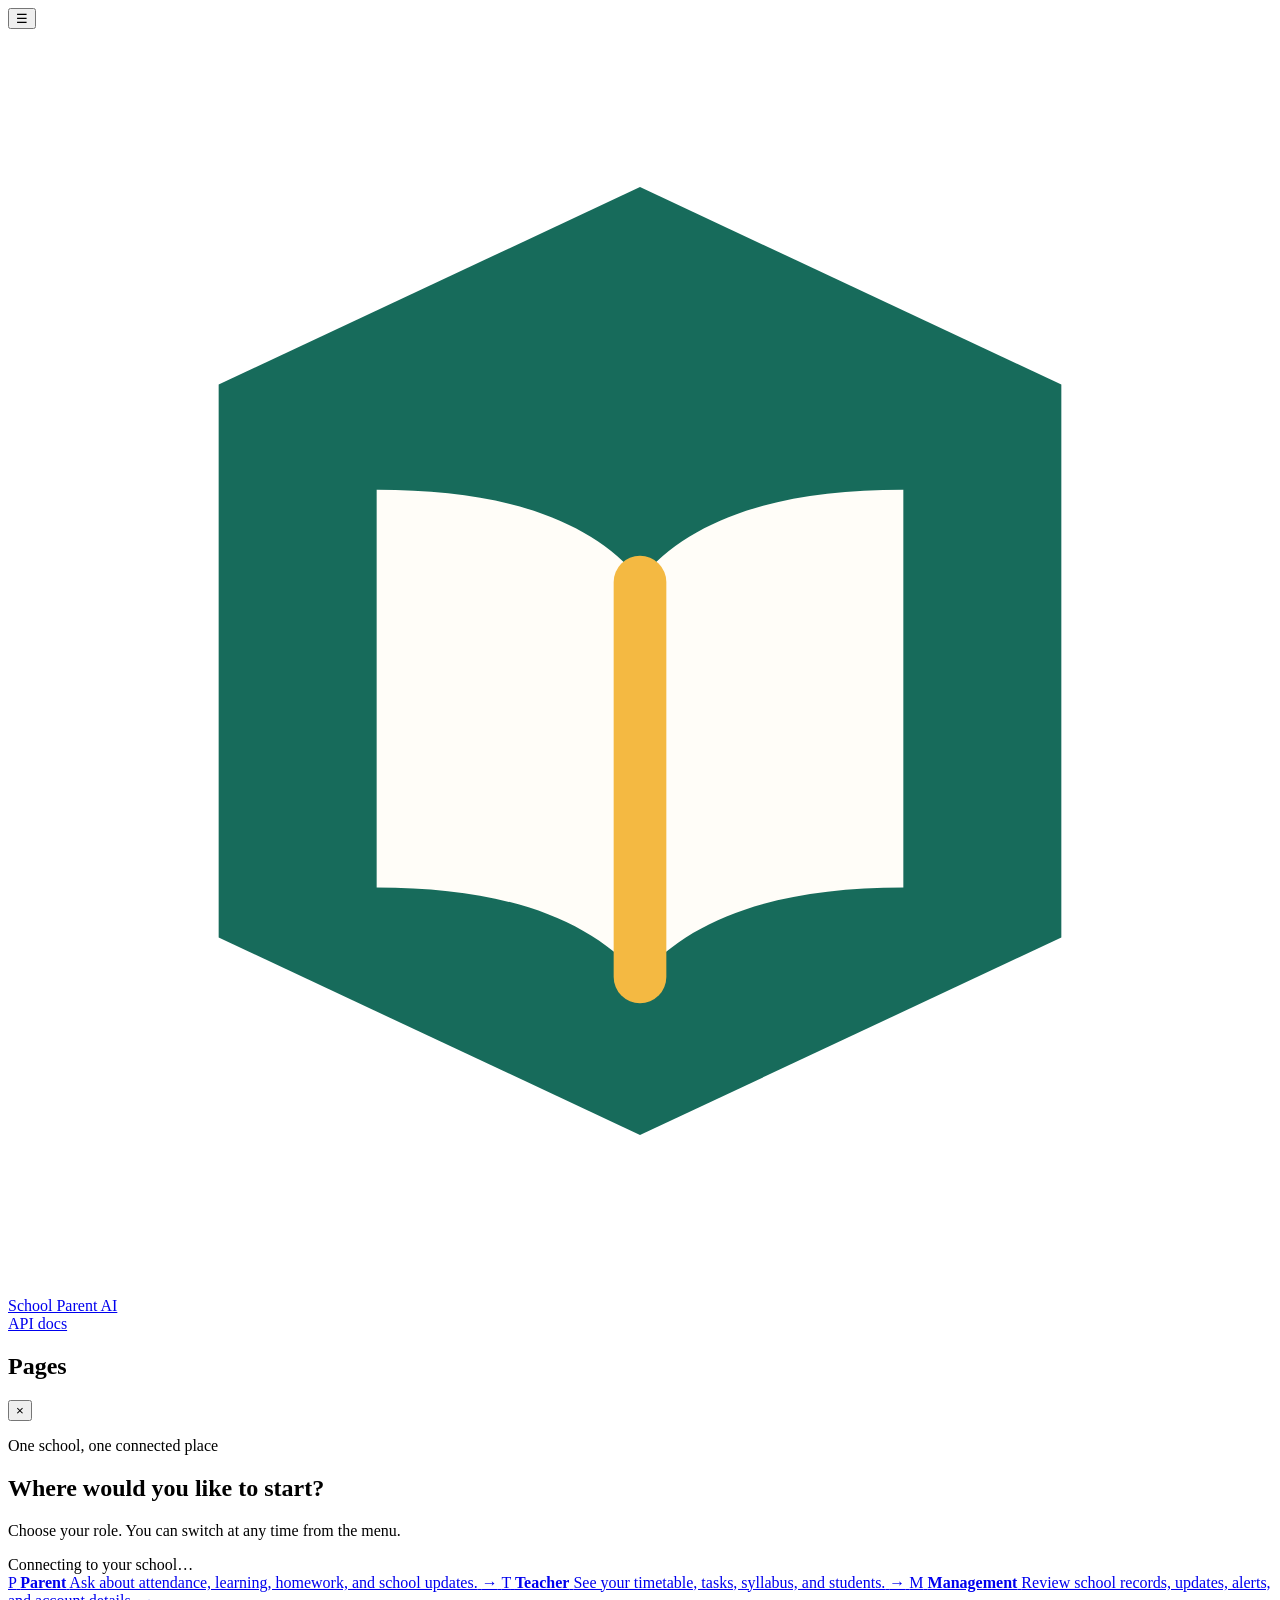
==== ui/index.html @ 14d00410 "Build accessible UI design system Co-authored-by: Cursor <cursoragent@cursor.com>" ====
<!DOCTYPE html>
<html lang="en">
<head>
<meta charset="UTF-8">
<meta name="viewport" content="width=device-width, initial-scale=1">
<title>Choose your workspace — School Parent AI</title>
<link rel="preconnect" href="https://fonts.googleapis.com">
<link rel="preconnect" href="https://fonts.gstatic.com" crossorigin>
<link href="https://fonts.googleapis.com/css2?family=Noto+Sans:wght@400;500;600;700&family=Noto+Serif:wght@600;700&display=swap" rel="stylesheet">
<link rel="stylesheet" href="/styles.css">
</head>
<body>

<header class="topbar">
  <button type="button" class="menu-btn" id="openSidebar" aria-label="Open menu">☰</button>
  <a class="topbar-brand brand-lockup" href="/" aria-label="School Parent AI home">
    <svg class="brand-mark" viewBox="0 0 48 48" aria-hidden="true">
      <path d="M8 13.5 24 6l16 7.5v21L24 42 8 34.5z" fill="#176B5B"/>
      <path d="M14 17.5c4.8 0 8.1 1.1 10 3.4 1.9-2.3 5.2-3.4 10-3.4v15.1c-4.7 0-8 1.1-10 3.4-2-2.3-5.3-3.4-10-3.4z" fill="#FFFDF8"/>
      <path d="M24 21v15" stroke="#F4B942" stroke-width="2" stroke-linecap="round"/>
    </svg>
    <span>School Parent AI</span>
  </a>
  <div class="topbar-spacer"></div>
  <span class="docs-link"><a href="/docs" target="_blank" rel="noreferrer">API docs</a></span>
</header>

<div class="sidebar-backdrop" id="sidebarBackdrop"></div>
<aside class="sidebar" id="sidebar" aria-label="App pages">
  <div class="sidebar-header">
    <h2>Pages</h2>
    <button type="button" class="close-btn" id="closeSidebar" aria-label="Close sidebar">×</button>
  </div>
  <div id="app-nav"></div>
</aside>

<main class="page entry-page">
  <section class="entry-hero" aria-labelledby="entry-title">
    <p class="eyebrow">One school, one connected place</p>
    <h1 id="entry-title">Where would you like to start?</h1>
    <p class="lead">Choose your role. You can switch at any time from the menu.</p>
    <div class="status-row" aria-label="Service status">
      <span id="healthPill" class="pill">Connecting to your school…</span>
    </div>
  </section>

  <section class="role-grid" aria-label="Choose your role">
    <a class="role-card" href="/flows/parent-chat" data-role="parent">
      <span class="role-icon" aria-hidden="true">P</span>
      <span class="role-copy">
        <strong>Parent</strong>
        <span>Ask about attendance, learning, homework, and school updates.</span>
      </span>
      <span class="role-arrow" aria-hidden="true">→</span>
    </a>
    <a class="role-card" href="/flows/teacher-workspace" data-role="teacher">
      <span class="role-icon" aria-hidden="true">T</span>
      <span class="role-copy">
        <strong>Teacher</strong>
        <span>See your timetable, tasks, syllabus, and students.</span>
      </span>
      <span class="role-arrow" aria-hidden="true">→</span>
    </a>
    <a class="role-card" href="/flows/platform-overview" data-role="management">
      <span class="role-icon" aria-hidden="true">M</span>
      <span class="role-copy">
        <strong>Management</strong>
        <span>Review school records, updates, alerts, and account details.</span>
      </span>
      <span class="role-arrow" aria-hidden="true">→</span>
    </a>
  </section>

  <p id="entryMessage" class="entry-message" role="status" aria-live="polite"></p>
</main>

<script src="/nav.js"></script>
<script src="/sidebar.js"></script>
<script src="/api.js"></script>
<script>
(() => {
  "use strict";
  const ROLE_KEY = "school.selectedRole";
  const healthPill = document.getElementById('healthPill');
  const message = document.getElementById('entryMessage');
  const cards = [...document.querySelectorAll('[data-role]')];

  function markRole(role) {
    cards.forEach((card) => {
      const selected = card.dataset.role === role;
      card.classList.toggle('selected', selected);
      if (selected) card.setAttribute('aria-current', 'true');
      else card.removeAttribute('aria-current');
    });
  }

  try {
    markRole(sessionStorage.getItem(ROLE_KEY));
  } catch {
    // Role selection still works when storage is disabled.
  }

  cards.forEach((card) => {
    card.addEventListener('click', async (event) => {
      event.preventDefault();
      const role = card.dataset.role;
      const destination = card.href;
      markRole(role);
      message.textContent = 'Opening your workspace…';
      try {
        sessionStorage.setItem(ROLE_KEY, role);
      } catch {
        // Continue without remembering the role.
      }
      try {
        await SchoolAPI.ensureAuth();
        window.location.assign(destination);
      } catch (error) {
        message.textContent = error.message;
      }
    });
  });

  SchoolAPI.health()
    .then(() => SchoolAPI.ensureAuth())
    .then(() => {
      healthPill.textContent = 'School service ready';
      healthPill.classList.add('good');
    })
    .catch((error) => {
      healthPill.textContent = 'School service unavailable';
      healthPill.classList.add('bad');
      message.textContent = error.message;
    });
})();
</script>
</body>
</html>
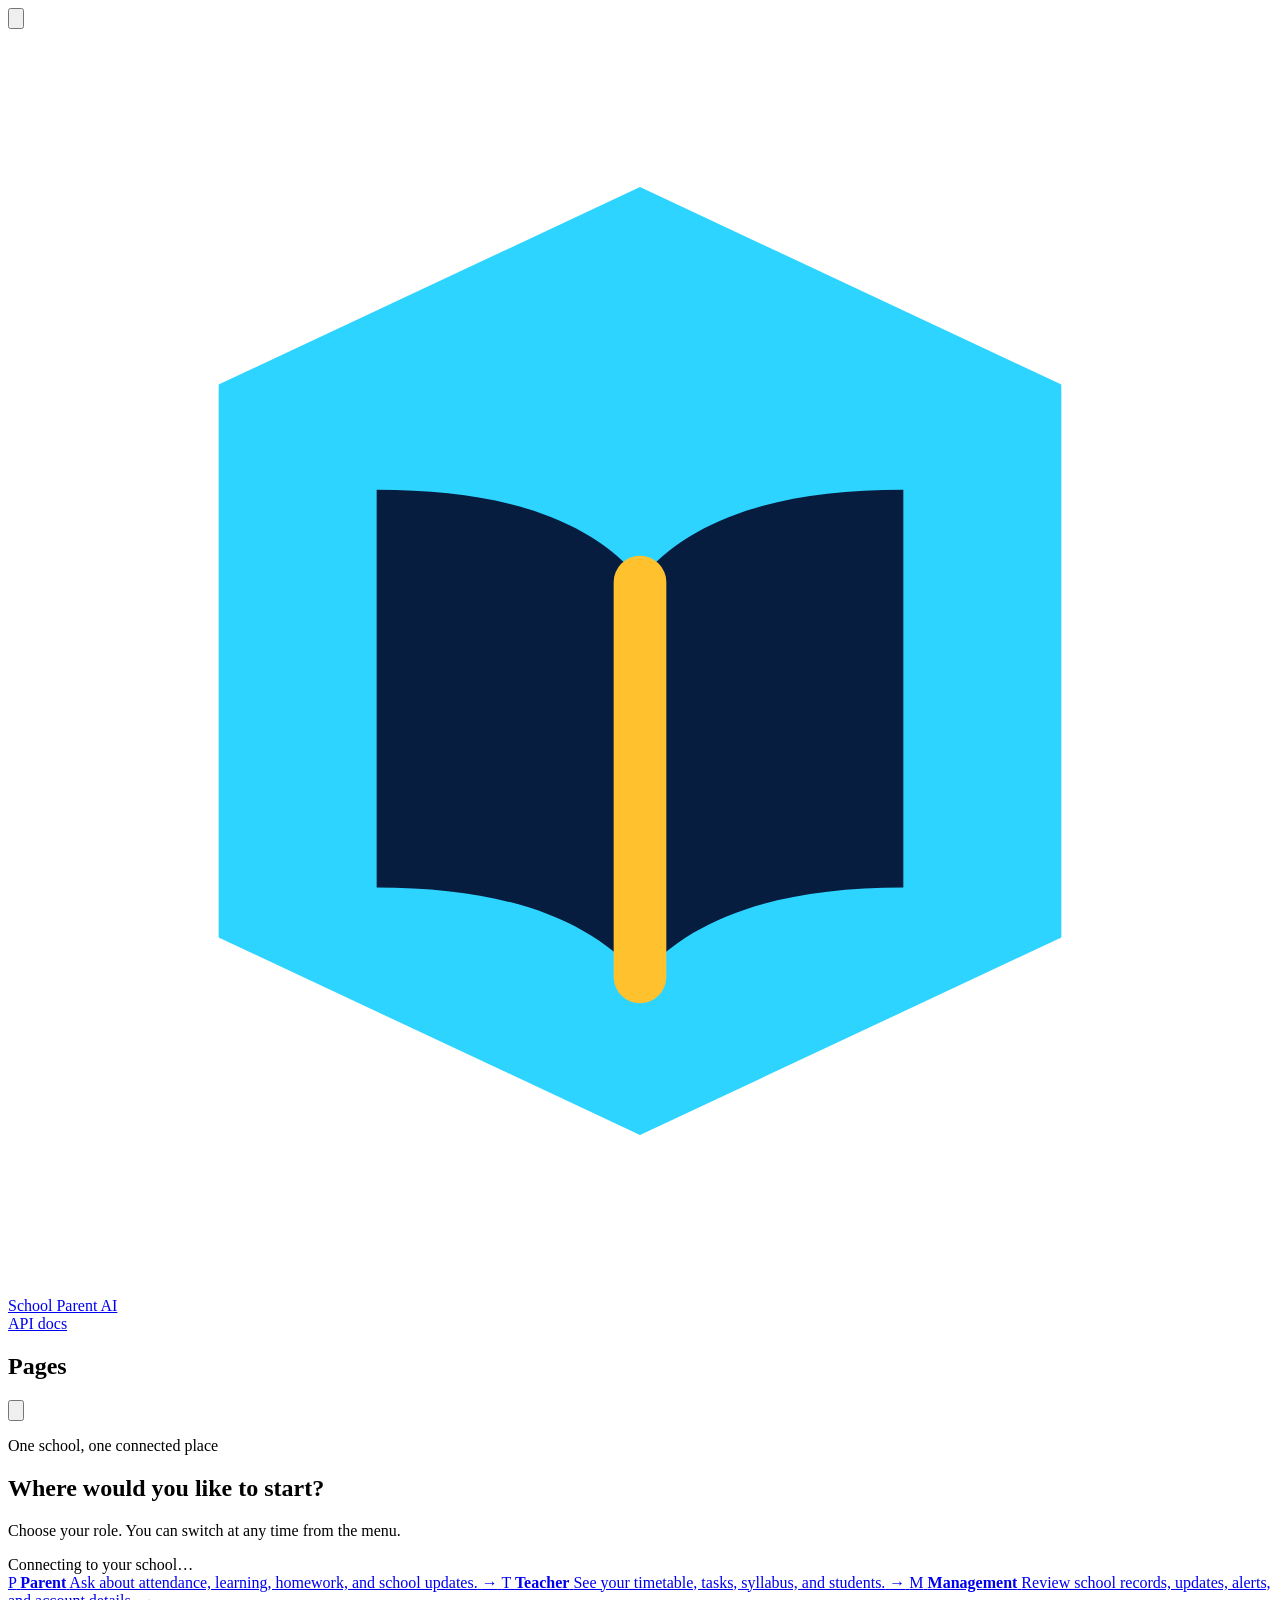
==== commit a521e76e: "feat(ui): add navy glass design system and shell Co-authored-by: Cursor <cursoragent@cursor.com>" ====
--- a/ui/index.html
+++ b/ui/index.html
@@ -12,12 +12,14 @@
 <body>
 
 <header class="topbar">
-  <button type="button" class="menu-btn" id="openSidebar" aria-label="Open menu">☰</button>
+  <button type="button" class="menu-btn" id="openSidebar" aria-label="Open menu">
+    <svg viewBox="0 0 24 24" aria-hidden="true"><path d="M4 7h16M4 12h16M4 17h16"/></svg>
+  </button>
   <a class="topbar-brand brand-lockup" href="/" aria-label="School Parent AI home">
     <svg class="brand-mark" viewBox="0 0 48 48" aria-hidden="true">
-      <path d="M8 13.5 24 6l16 7.5v21L24 42 8 34.5z" fill="#176B5B"/>
-      <path d="M14 17.5c4.8 0 8.1 1.1 10 3.4 1.9-2.3 5.2-3.4 10-3.4v15.1c-4.7 0-8 1.1-10 3.4-2-2.3-5.3-3.4-10-3.4z" fill="#FFFDF8"/>
-      <path d="M24 21v15" stroke="#F4B942" stroke-width="2" stroke-linecap="round"/>
+      <path d="M8 13.5 24 6l16 7.5v21L24 42 8 34.5z" fill="#2DD4FF"/>
+      <path d="M14 17.5c4.8 0 8.1 1.1 10 3.4 1.9-2.3 5.2-3.4 10-3.4v15.1c-4.7 0-8 1.1-10 3.4-2-2.3-5.3-3.4-10-3.4z" fill="#071D40"/>
+      <path d="M24 21v15" stroke="#FFC22E" stroke-width="2" stroke-linecap="round"/>
     </svg>
     <span>School Parent AI</span>
   </a>
@@ -29,7 +31,9 @@
 <aside class="sidebar" id="sidebar" aria-label="App pages">
   <div class="sidebar-header">
     <h2>Pages</h2>
-    <button type="button" class="close-btn" id="closeSidebar" aria-label="Close sidebar">×</button>
+    <button type="button" class="close-btn" id="closeSidebar" aria-label="Close sidebar">
+      <svg viewBox="0 0 24 24" aria-hidden="true"><path d="m6 6 12 12M18 6 6 18"/></svg>
+    </button>
   </div>
   <div id="app-nav"></div>
 </aside>
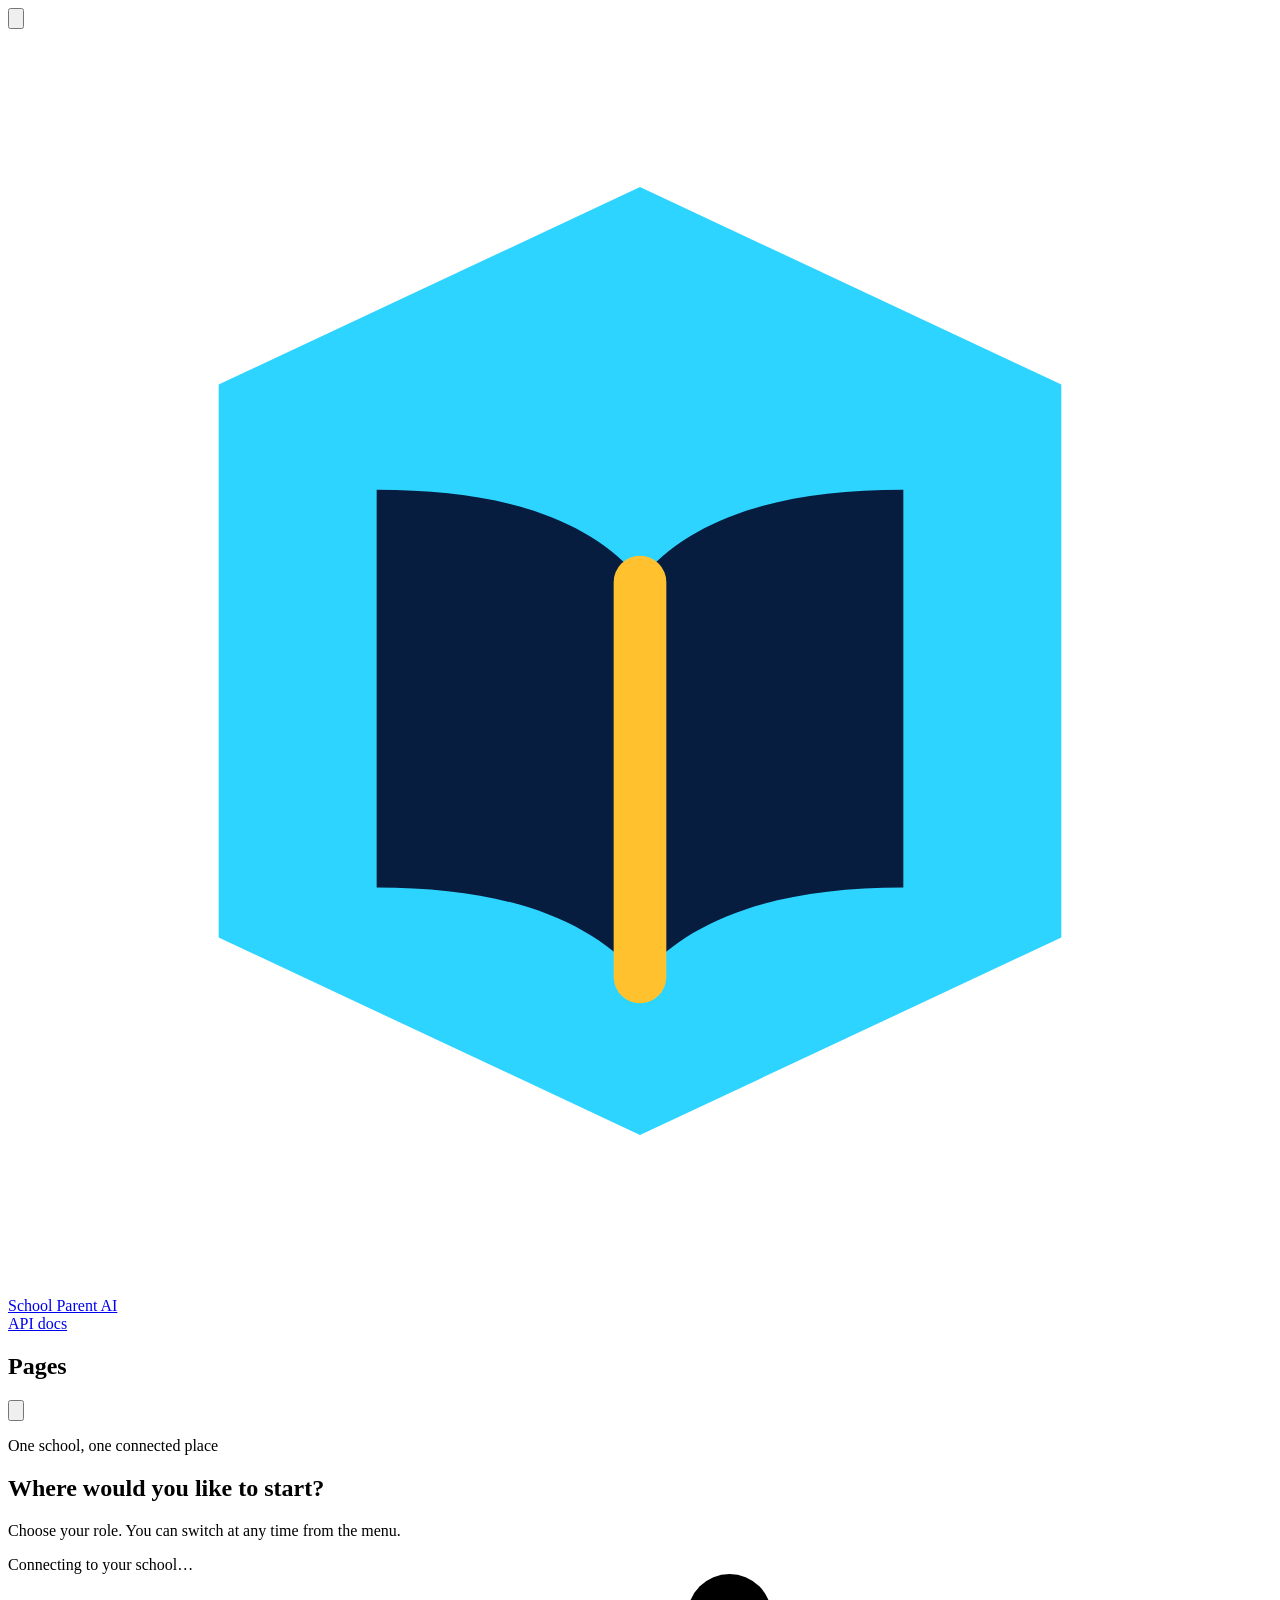
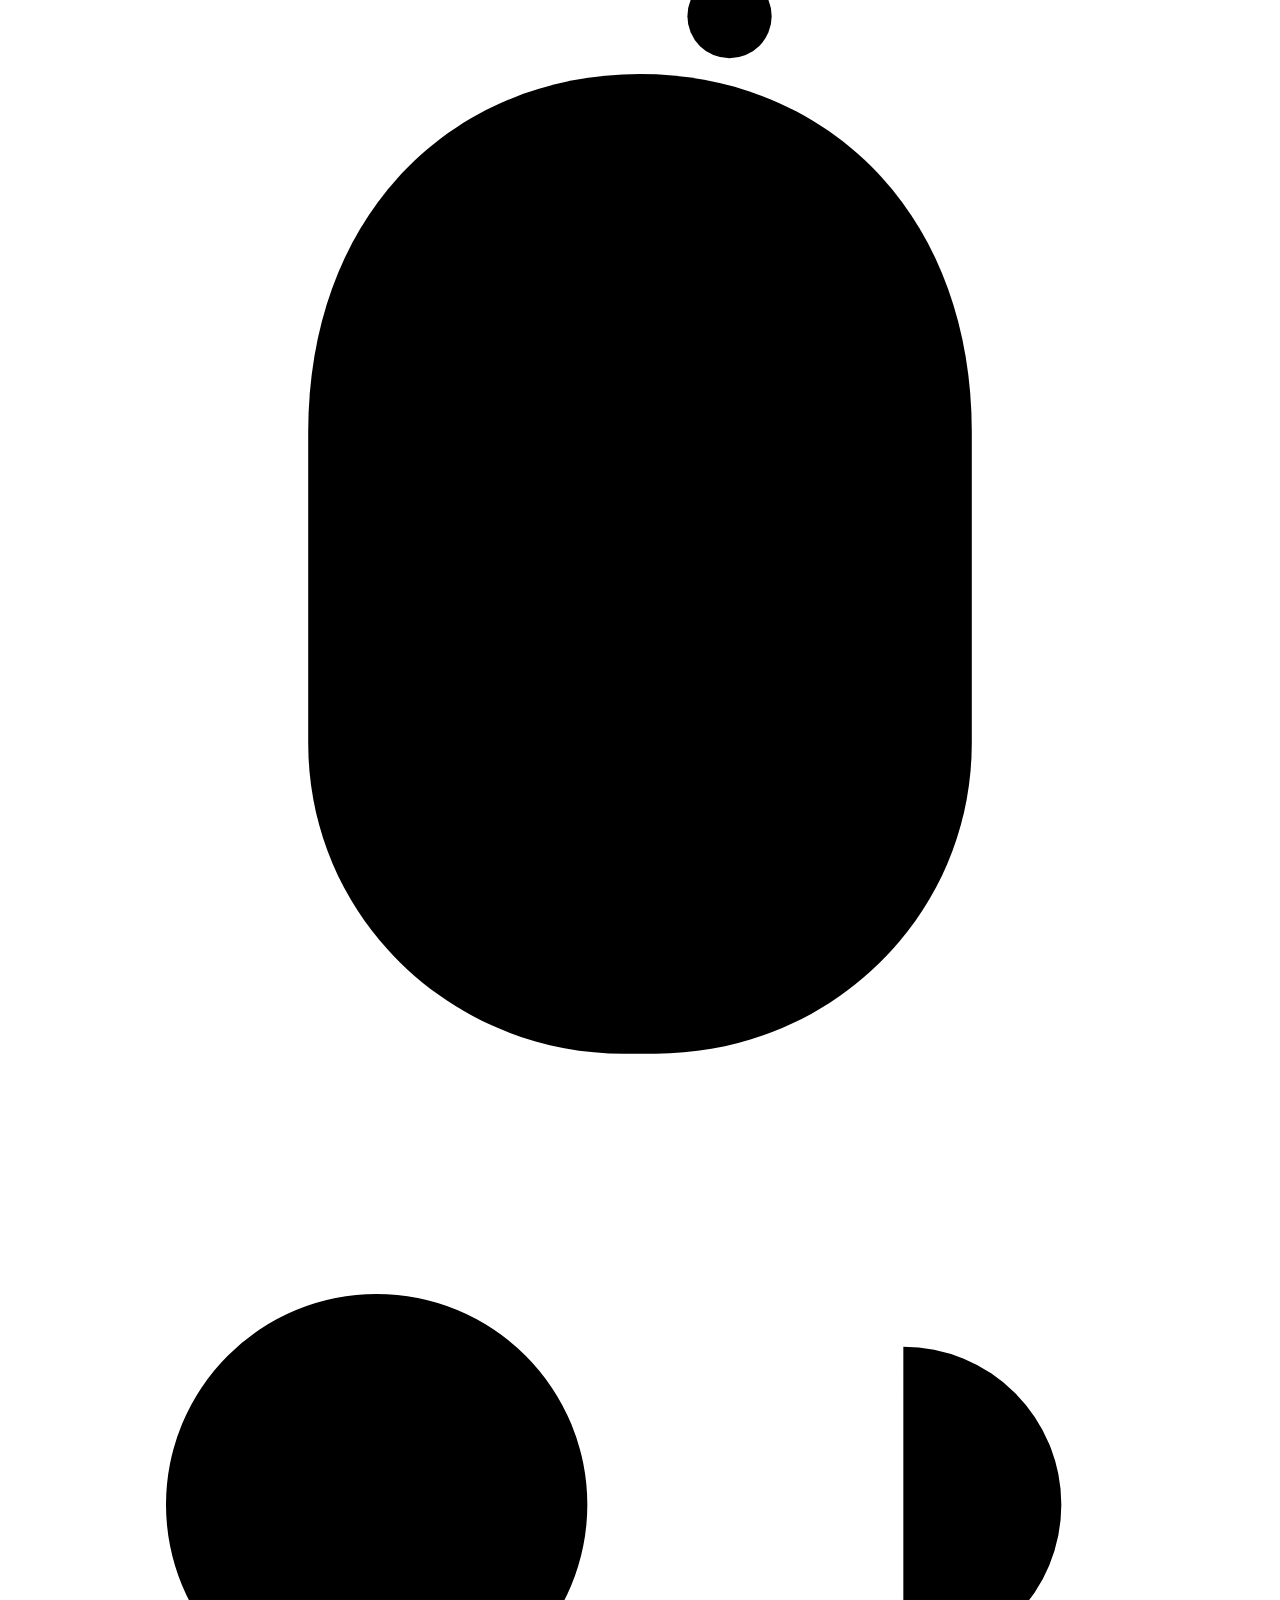
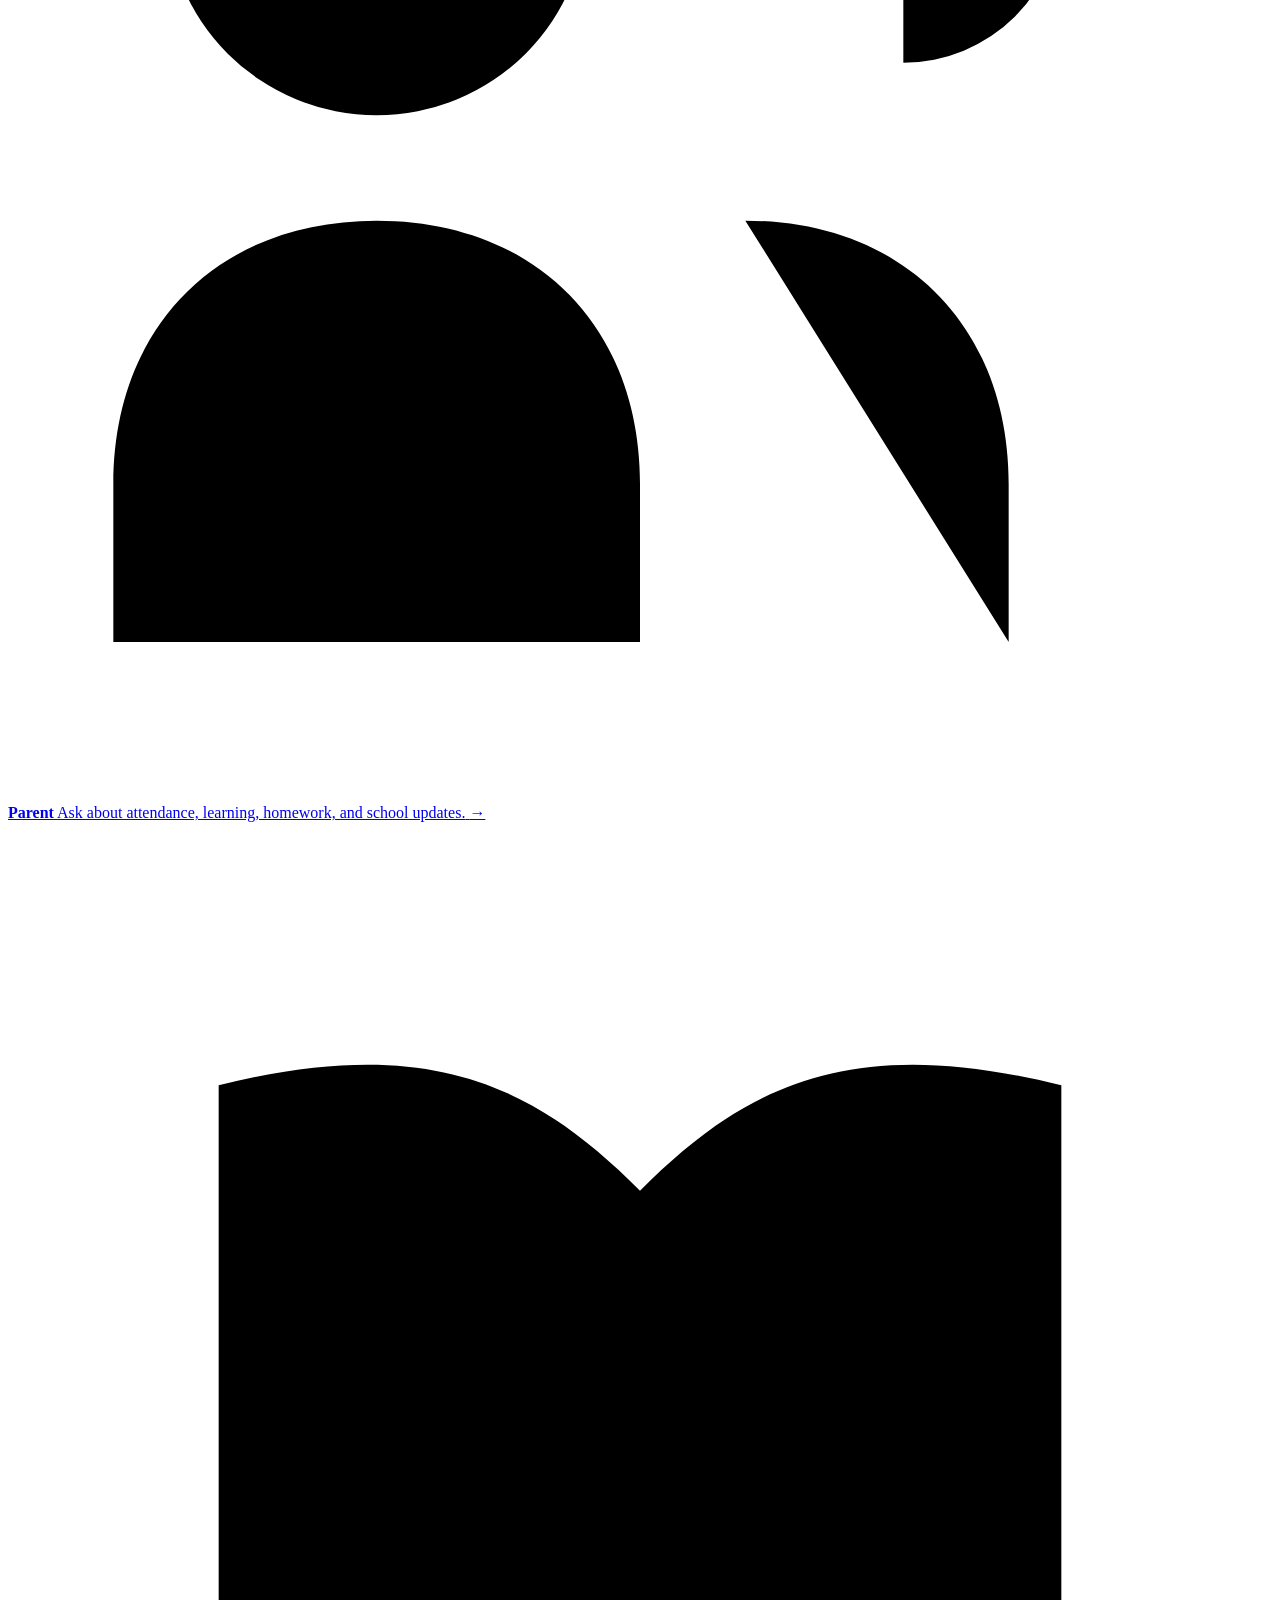
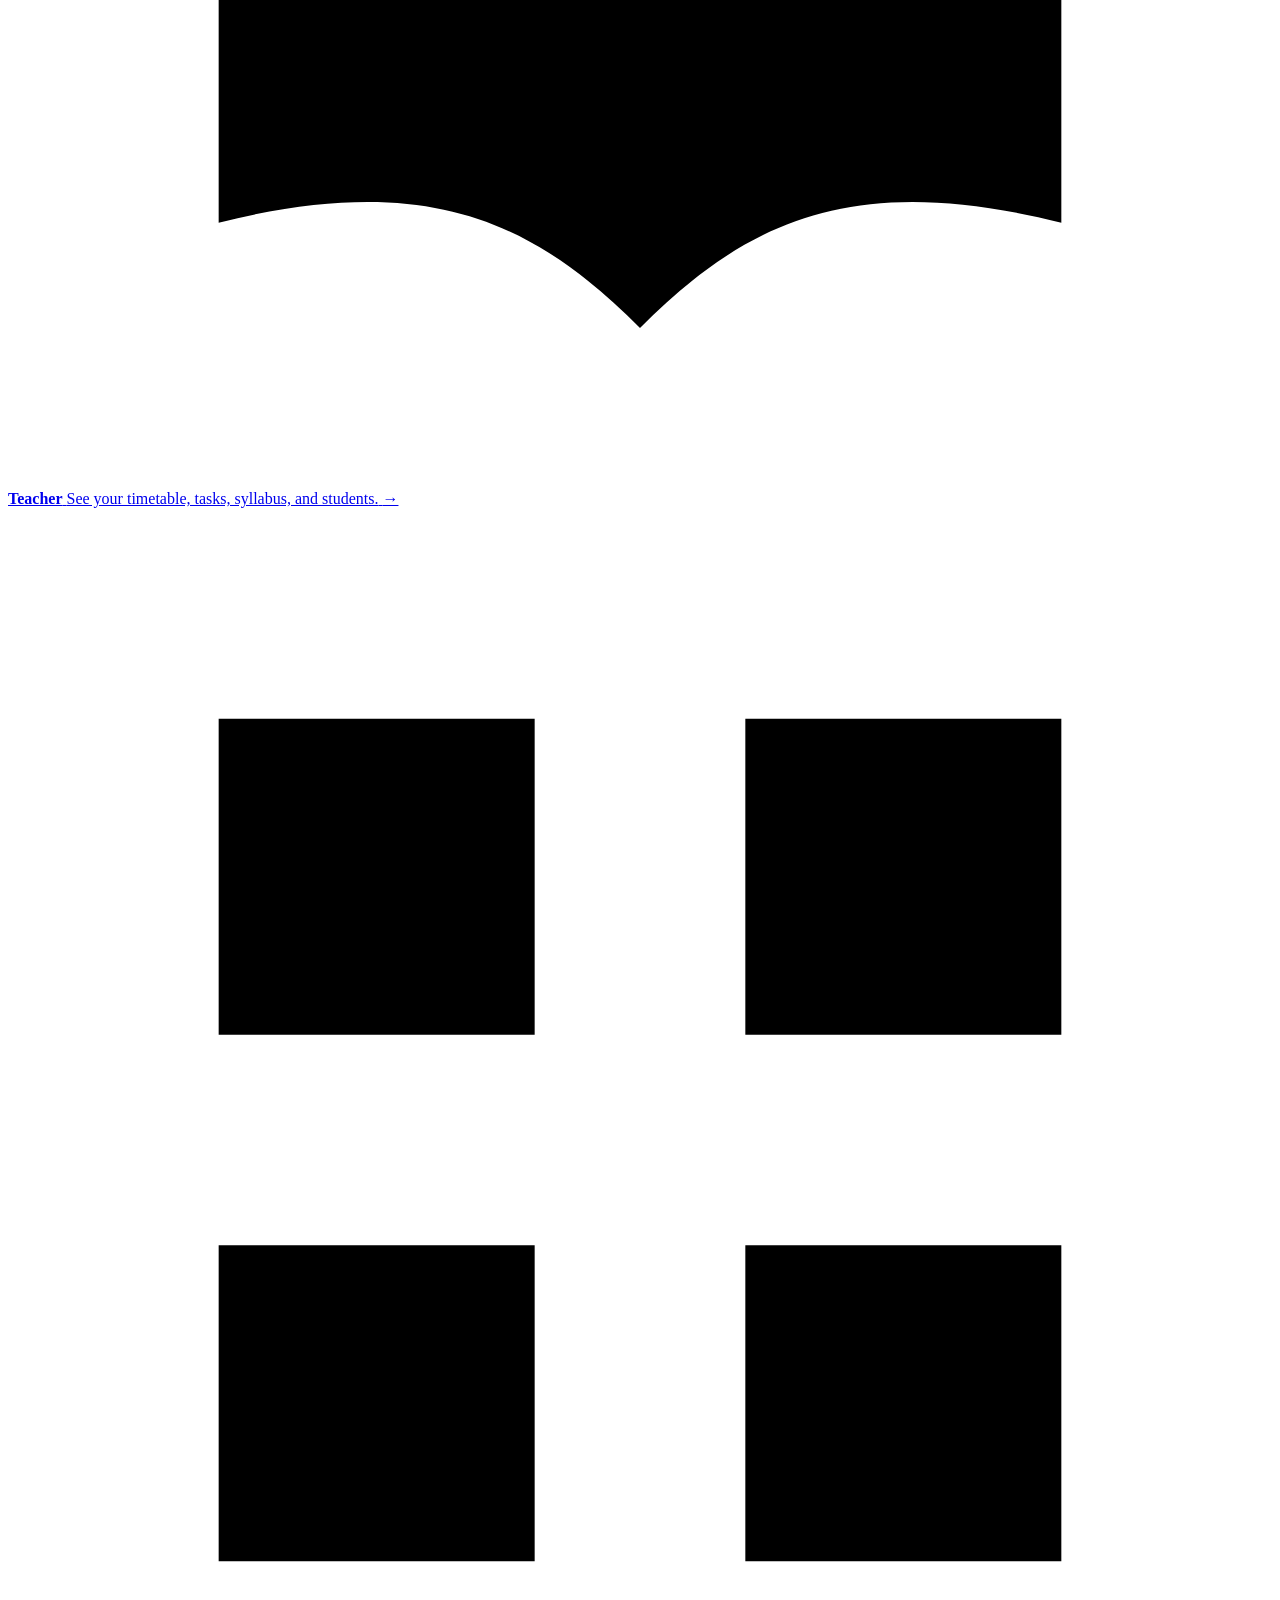
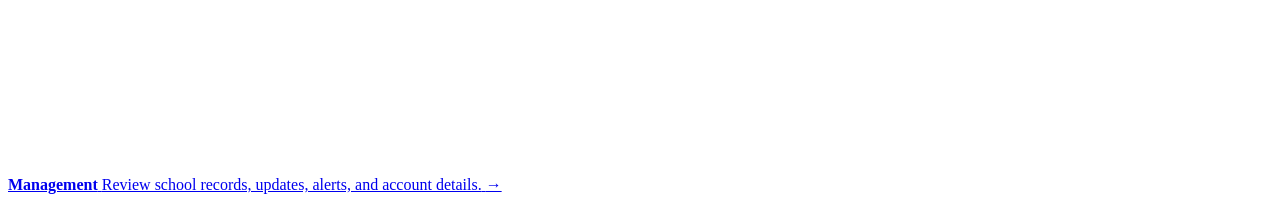
==== commit 7a6b1f66: "feat(ui): redesign entry and parent overview Co-authored-by: Cursor <cursoragent@cursor.com>" ====
--- a/ui/index.html
+++ b/ui/index.html
@@ -40,17 +40,38 @@
 
 <main class="page entry-page">
   <section class="entry-hero" aria-labelledby="entry-title">
-    <p class="eyebrow">One school, one connected place</p>
-    <h1 id="entry-title">Where would you like to start?</h1>
-    <p class="lead">Choose your role. You can switch at any time from the menu.</p>
-    <div class="status-row" aria-label="Service status">
-      <span id="healthPill" class="pill">Connecting to your school…</span>
+    <div class="entry-hero-copy">
+      <p class="eyebrow">One school, one connected place</p>
+      <h1 id="entry-title">Where would you like to start?</h1>
+      <p class="lead">Choose your role. You can switch at any time from the menu.</p>
+      <div class="status-row" aria-label="Service status">
+        <span id="healthPill" class="pill">Connecting to your school…</span>
+      </div>
     </div>
+    <svg class="entry-vaani" viewBox="0 0 240 220" role="img" aria-label="Vaani, the friendly school assistant">
+      <g class="entry-vaani-float">
+        <path class="entry-vaani-body" d="M57 87c0-42 28-68 63-68s63 26 63 68v59c0 33-27 59-60 59h-6c-33 0-60-26-60-59V87Z"/>
+        <circle class="entry-vaani-face" cx="120" cy="106" r="56"/>
+        <path class="entry-vaani-antenna" d="M120 44V19M120 19l13-10"/>
+        <circle class="entry-vaani-light" cx="137" cy="8" r="8"/>
+        <g class="entry-vaani-eyes">
+          <ellipse cx="98" cy="101" rx="13" ry="16"/>
+          <ellipse cx="142" cy="101" rx="13" ry="16"/>
+          <circle cx="101" cy="100" r="4"/>
+          <circle cx="145" cy="100" r="4"/>
+        </g>
+        <path class="entry-vaani-smile" d="M104 132q16 16 32 0"/>
+        <path class="entry-vaani-headset" d="M72 104a48 48 0 0 1 96 0M67 103v28M173 103v28"/>
+        <path class="entry-vaani-pocket" d="M94 163h52v24H94zM112 169v11M106 175h12"/>
+      </g>
+    </svg>
   </section>
 
   <section class="role-grid" aria-label="Choose your role">
     <a class="role-card" href="/flows/parent-chat" data-role="parent">
-      <span class="role-icon" aria-hidden="true">P</span>
+      <span class="role-icon" aria-hidden="true">
+        <svg viewBox="0 0 24 24"><path d="M7 11a4 4 0 1 0 0-8 4 4 0 0 0 0 8Zm10-1a3 3 0 1 0 0-6M2 21v-3c0-3 2-5 5-5s5 2 5 5v3M14 13c3 0 5 2 5 5v3"/></svg>
+      </span>
       <span class="role-copy">
         <strong>Parent</strong>
         <span>Ask about attendance, learning, homework, and school updates.</span>
@@ -58,7 +79,9 @@
       <span class="role-arrow" aria-hidden="true">→</span>
     </a>
     <a class="role-card" href="/flows/teacher-workspace" data-role="teacher">
-      <span class="role-icon" aria-hidden="true">T</span>
+      <span class="role-icon" aria-hidden="true">
+        <svg viewBox="0 0 24 24"><path d="M4 5c4-1 6 0 8 2 2-2 4-3 8-2v14c-4-1-6 0-8 2-2-2-4-3-8-2zM12 7v14"/></svg>
+      </span>
       <span class="role-copy">
         <strong>Teacher</strong>
         <span>See your timetable, tasks, syllabus, and students.</span>
@@ -66,7 +89,9 @@
       <span class="role-arrow" aria-hidden="true">→</span>
     </a>
     <a class="role-card" href="/flows/platform-overview" data-role="management">
-      <span class="role-icon" aria-hidden="true">M</span>
+      <span class="role-icon" aria-hidden="true">
+        <svg viewBox="0 0 24 24"><path d="M4 4h6v6H4zM14 4h6v6h-6zM4 14h6v6H4zM14 14h6v6h-6z"/></svg>
+      </span>
       <span class="role-copy">
         <strong>Management</strong>
         <span>Review school records, updates, alerts, and account details.</span>
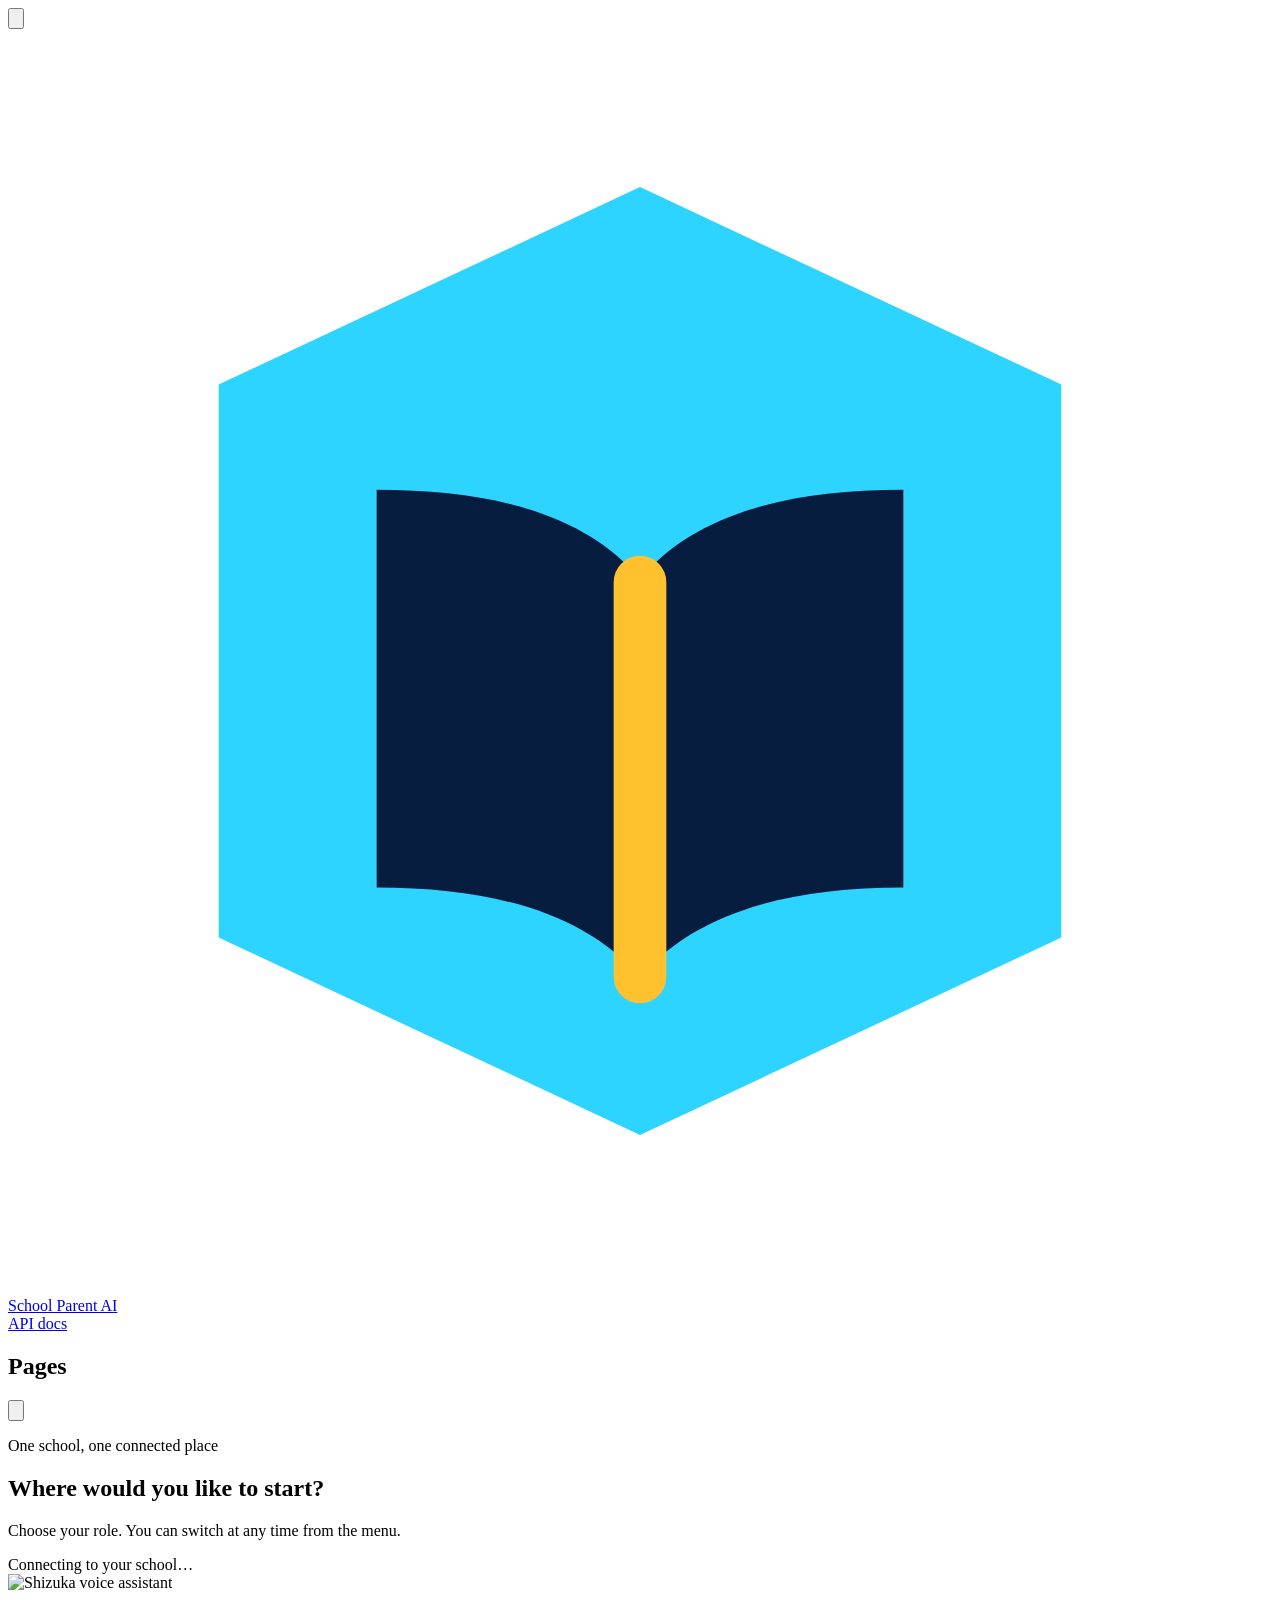
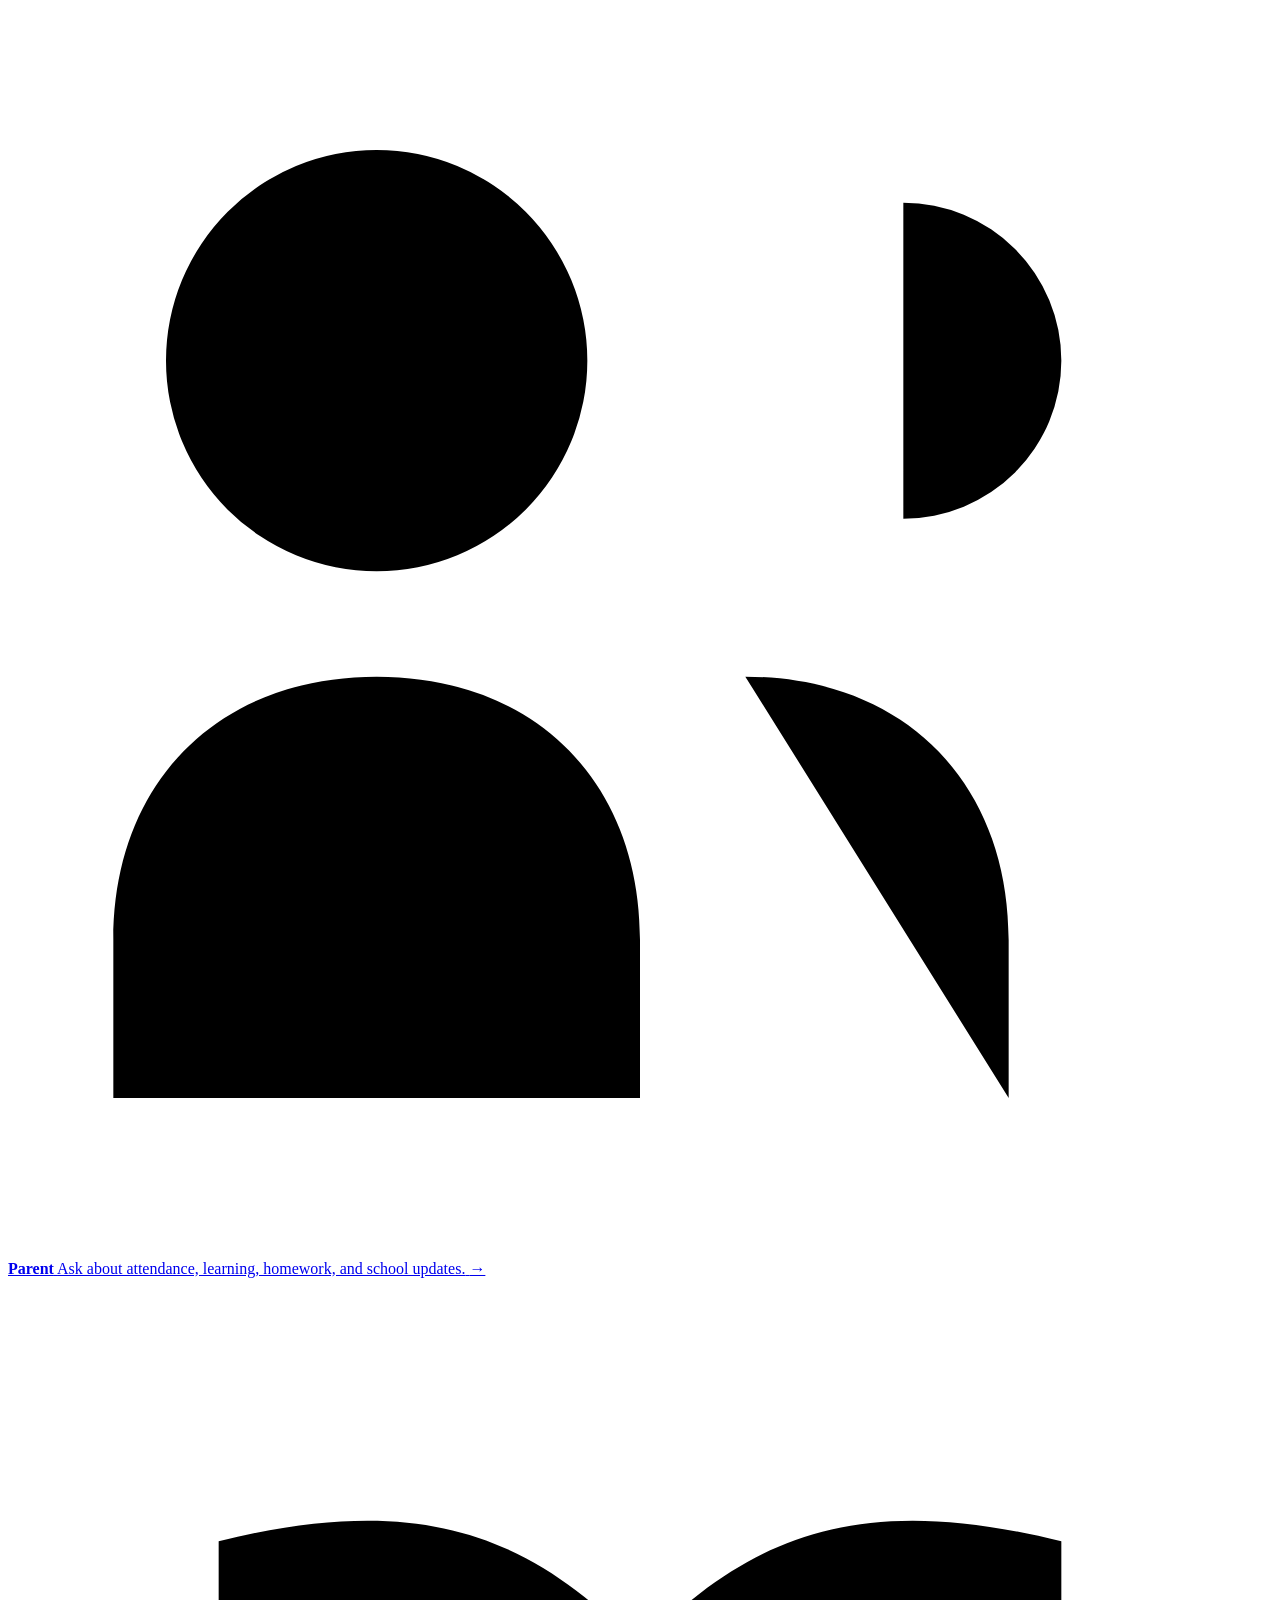
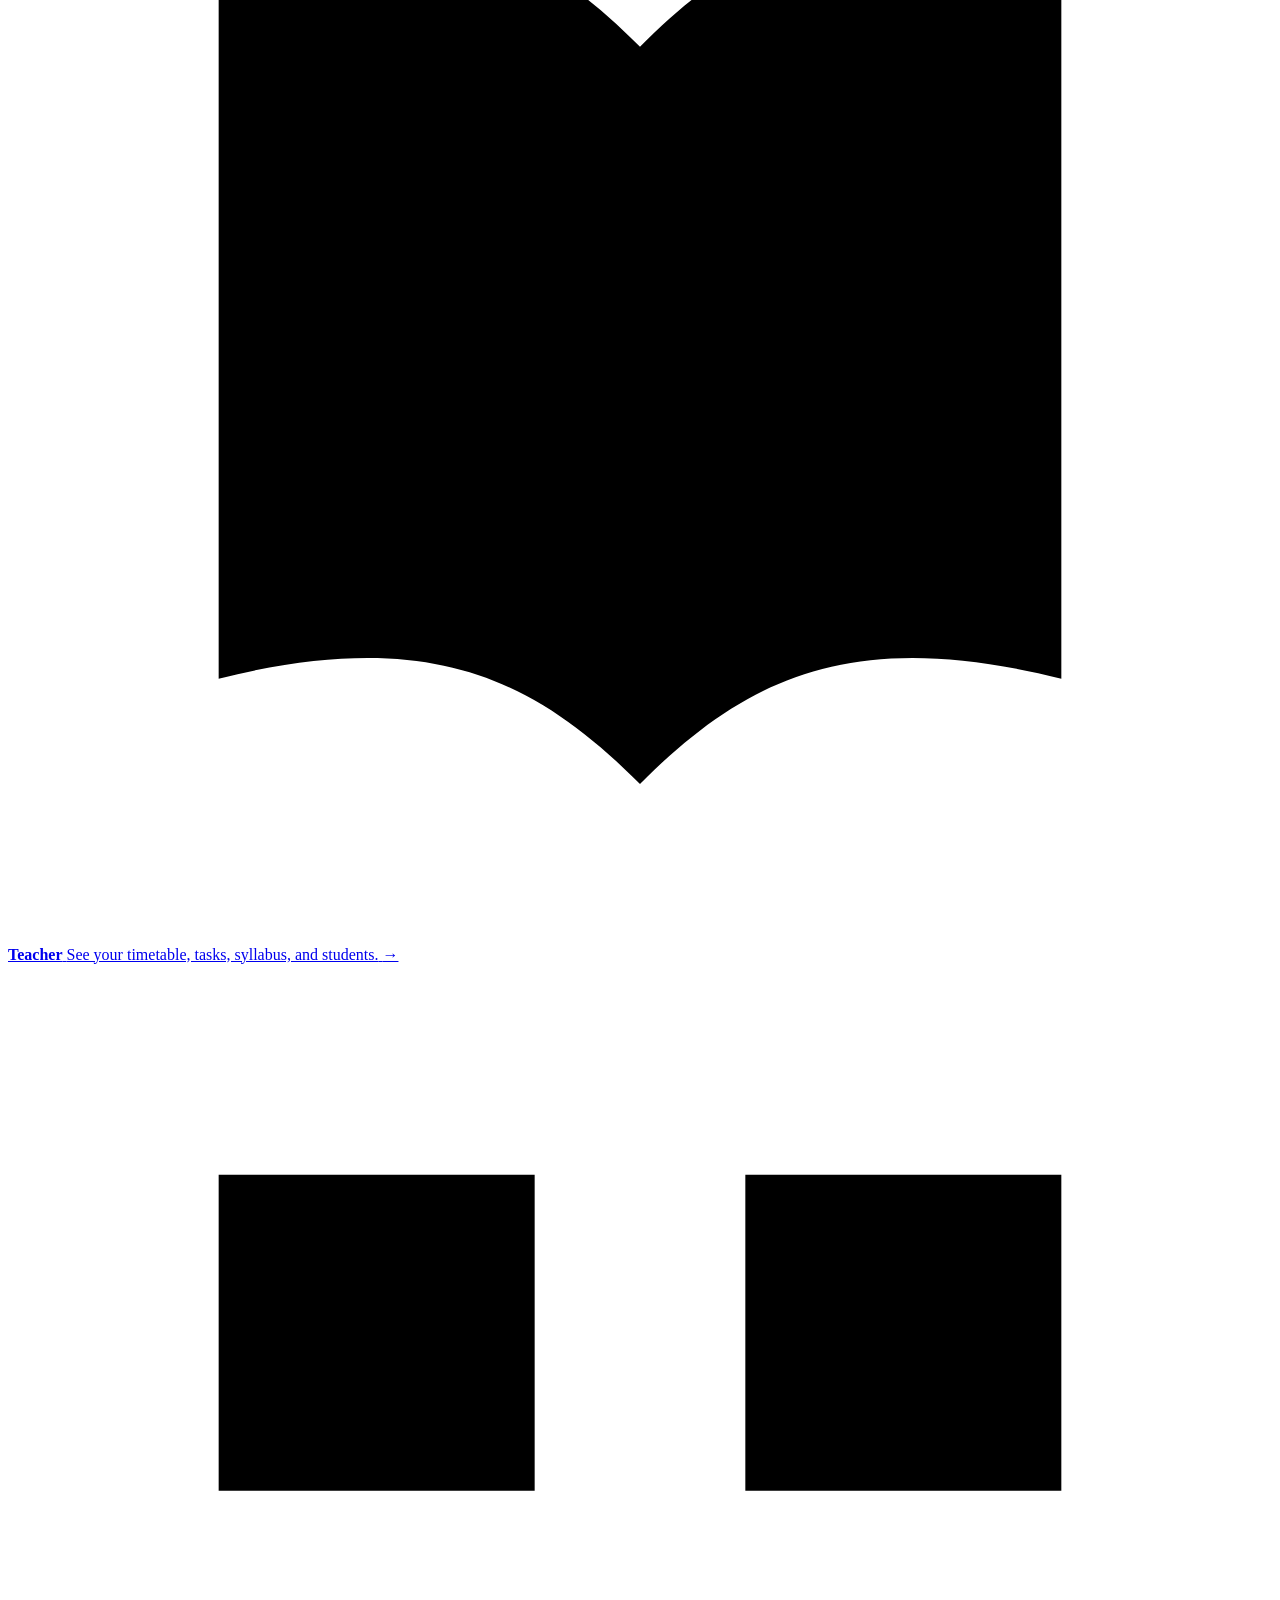
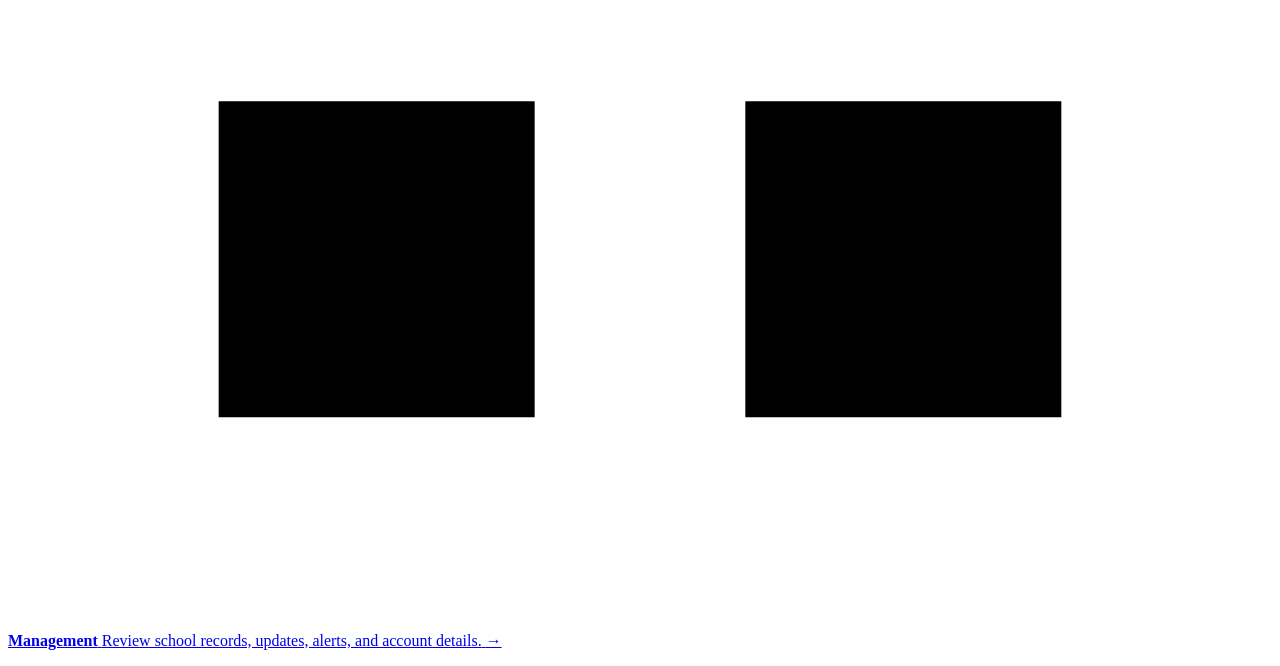
==== commit 83677f40: "feat(ui): use supplied Shizuka voice logo Co-authored-by: Cursor <cursoragent@cursor.com>" ====
--- a/ui/index.html
+++ b/ui/index.html
@@ -48,23 +48,7 @@
         <span id="healthPill" class="pill">Connecting to your school…</span>
       </div>
     </div>
-    <svg class="entry-vaani" viewBox="0 0 240 220" role="img" aria-label="Vaani, the friendly school assistant">
-      <g class="entry-vaani-float">
-        <path class="entry-vaani-body" d="M57 87c0-42 28-68 63-68s63 26 63 68v59c0 33-27 59-60 59h-6c-33 0-60-26-60-59V87Z"/>
-        <circle class="entry-vaani-face" cx="120" cy="106" r="56"/>
-        <path class="entry-vaani-antenna" d="M120 44V19M120 19l13-10"/>
-        <circle class="entry-vaani-light" cx="137" cy="8" r="8"/>
-        <g class="entry-vaani-eyes">
-          <ellipse cx="98" cy="101" rx="13" ry="16"/>
-          <ellipse cx="142" cy="101" rx="13" ry="16"/>
-          <circle cx="101" cy="100" r="4"/>
-          <circle cx="145" cy="100" r="4"/>
-        </g>
-        <path class="entry-vaani-smile" d="M104 132q16 16 32 0"/>
-        <path class="entry-vaani-headset" d="M72 104a48 48 0 0 1 96 0M67 103v28M173 103v28"/>
-        <path class="entry-vaani-pocket" d="M94 163h52v24H94zM112 169v11M106 175h12"/>
-      </g>
-    </svg>
+    <img class="entry-vaani shizuka-photo" src="/voice-mascot-512.png" alt="Shizuka voice assistant">
   </section>
 
   <section class="role-grid" aria-label="Choose your role">
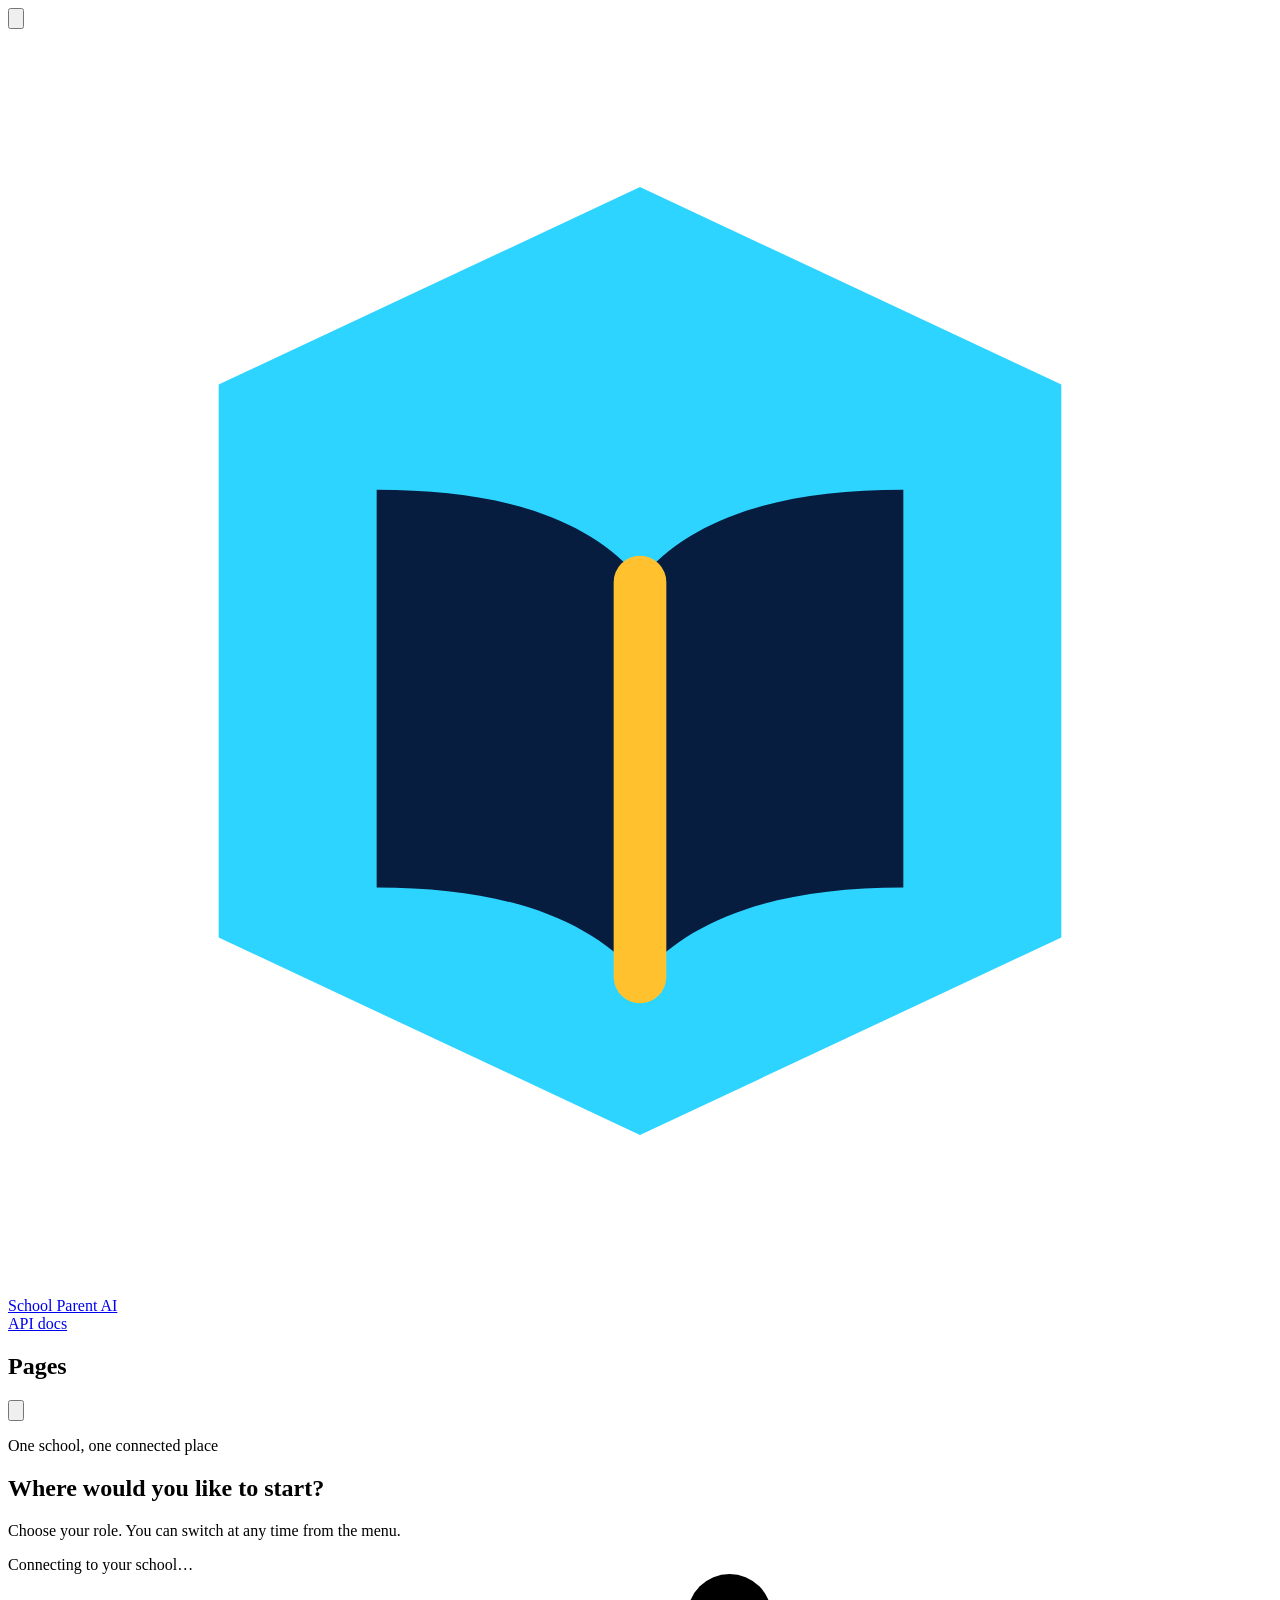
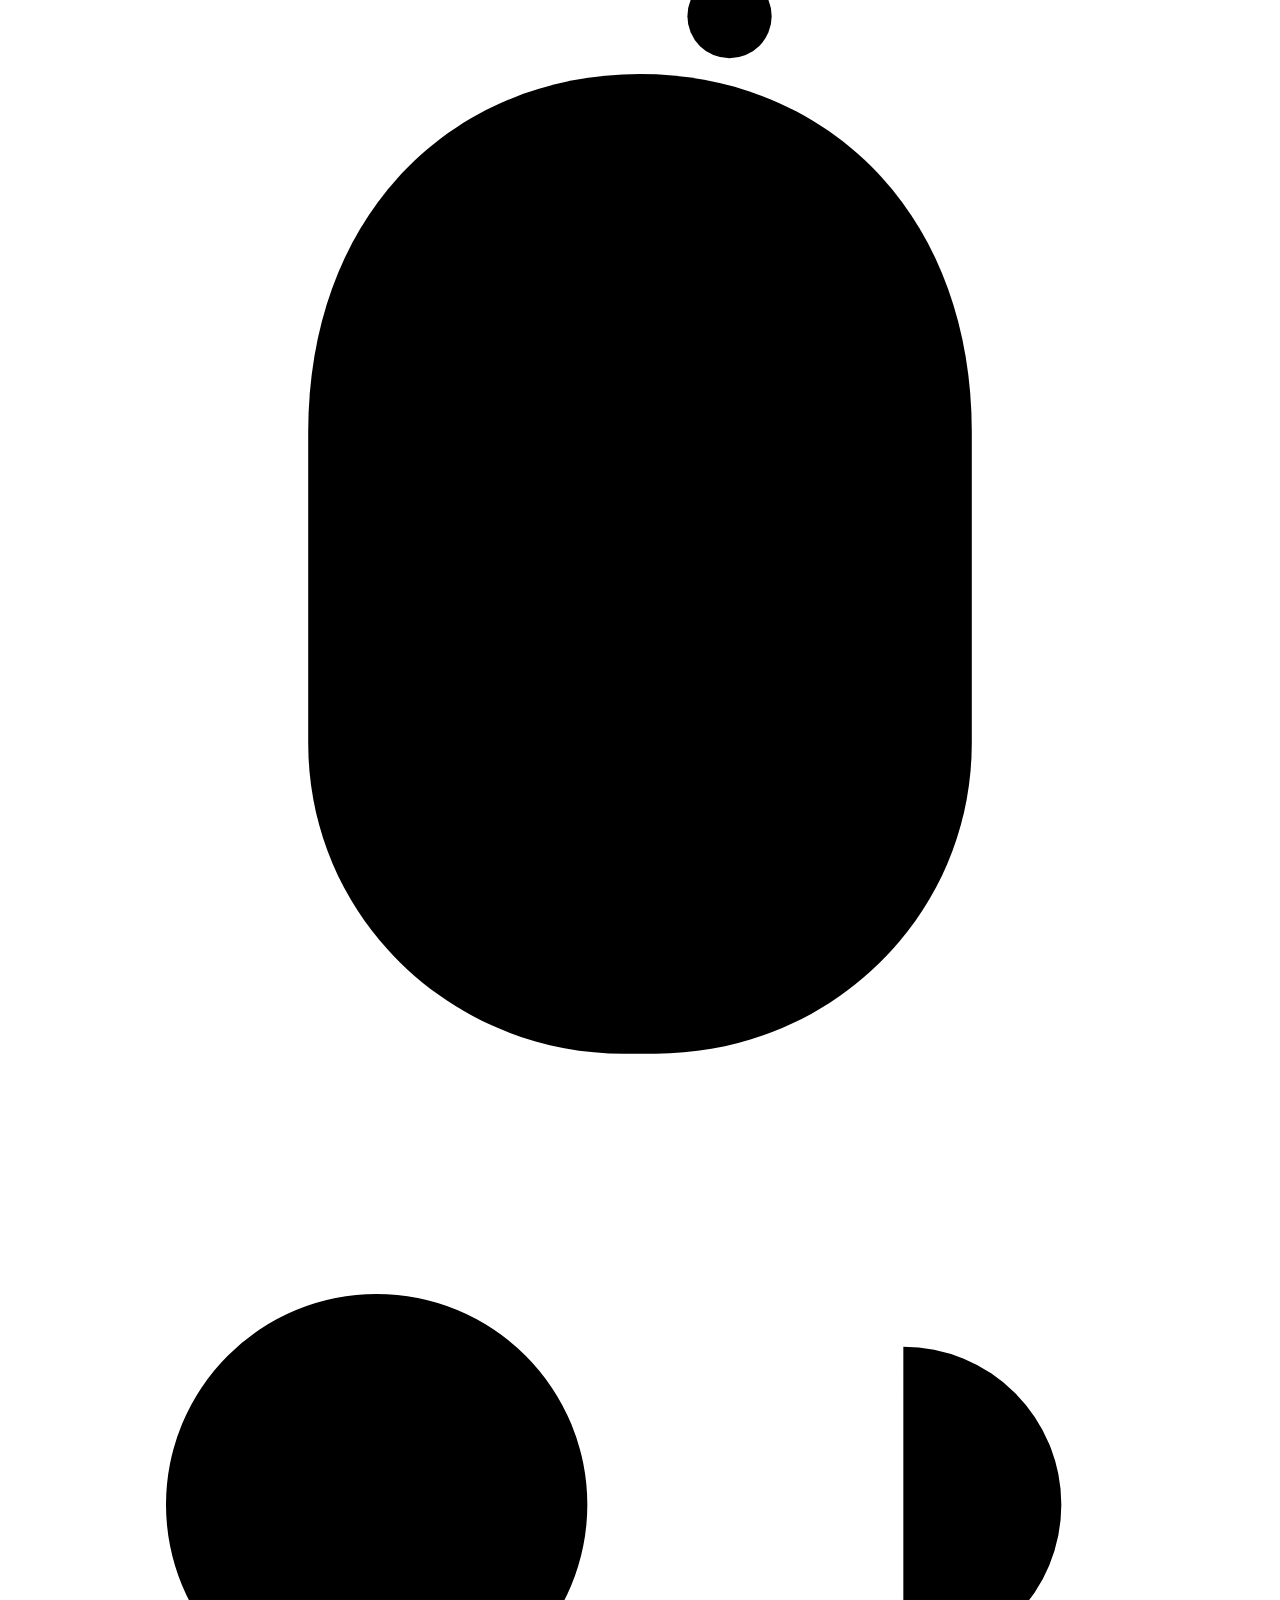
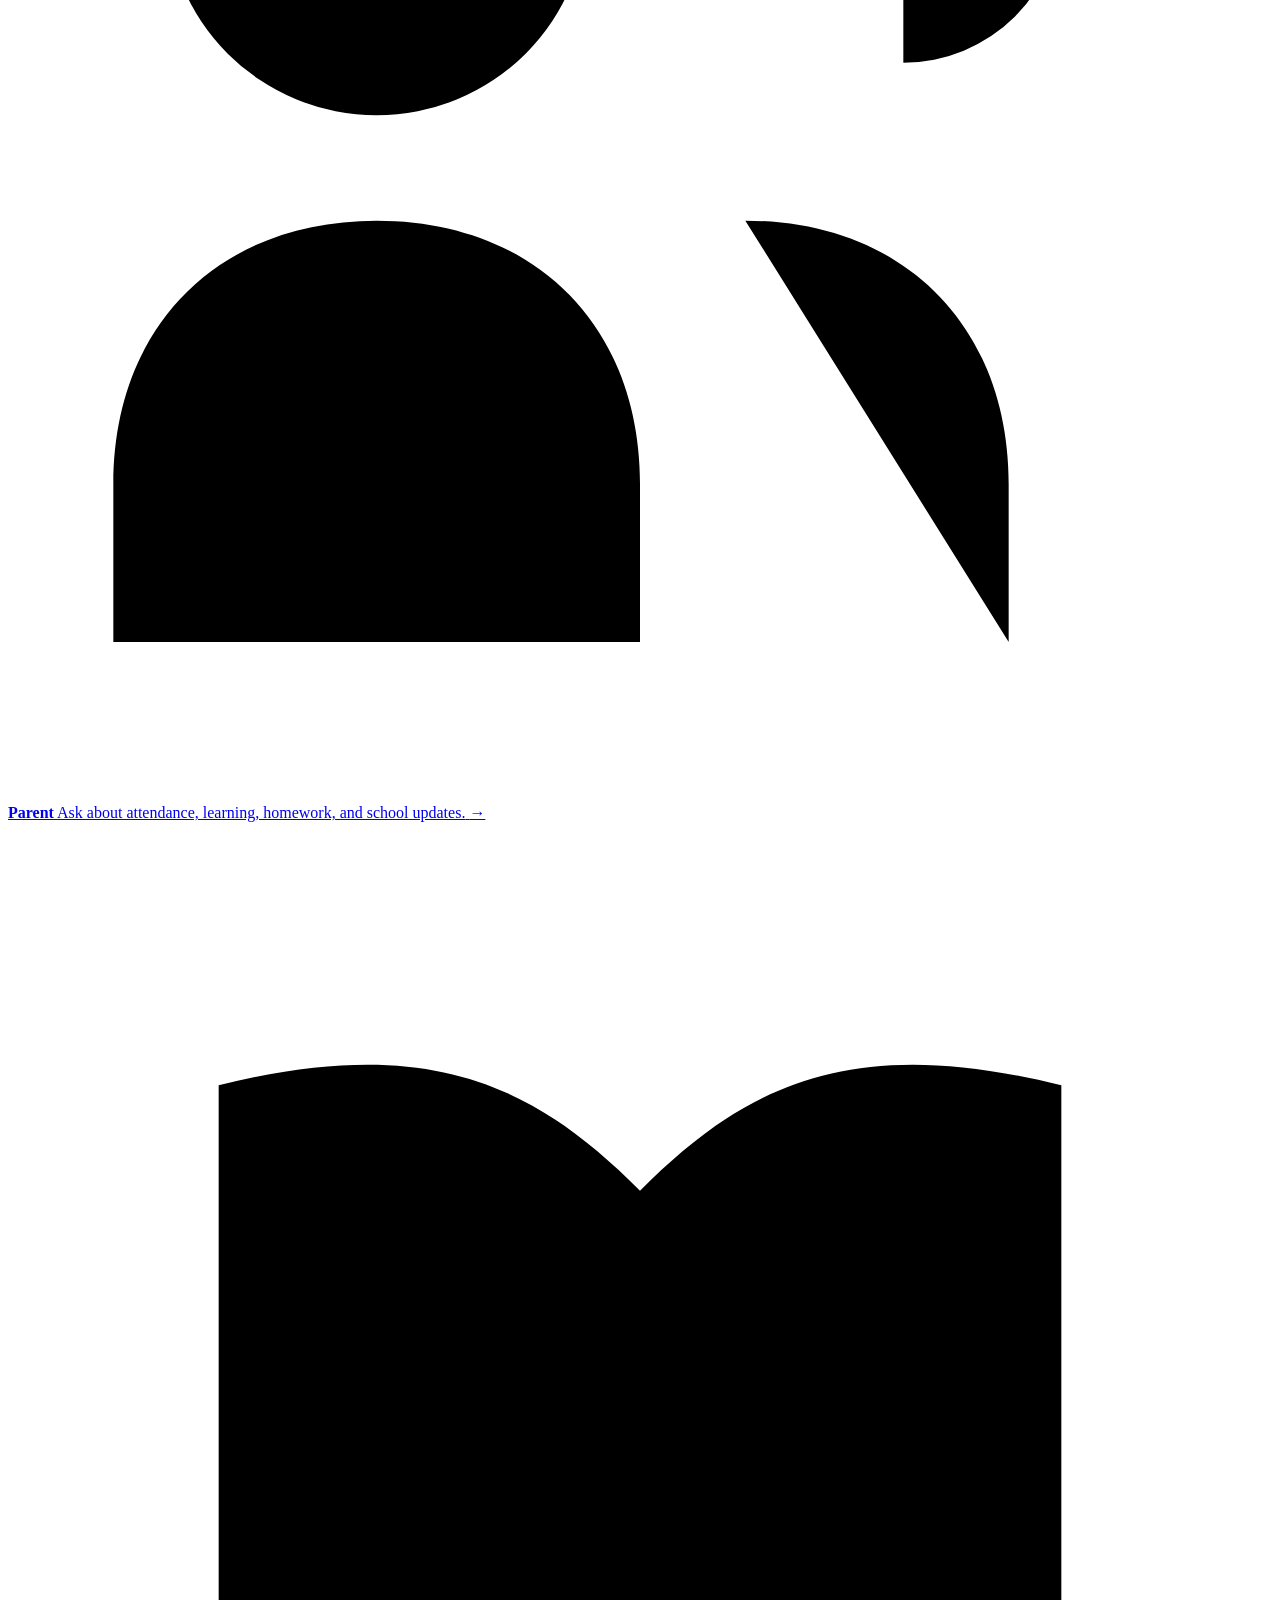
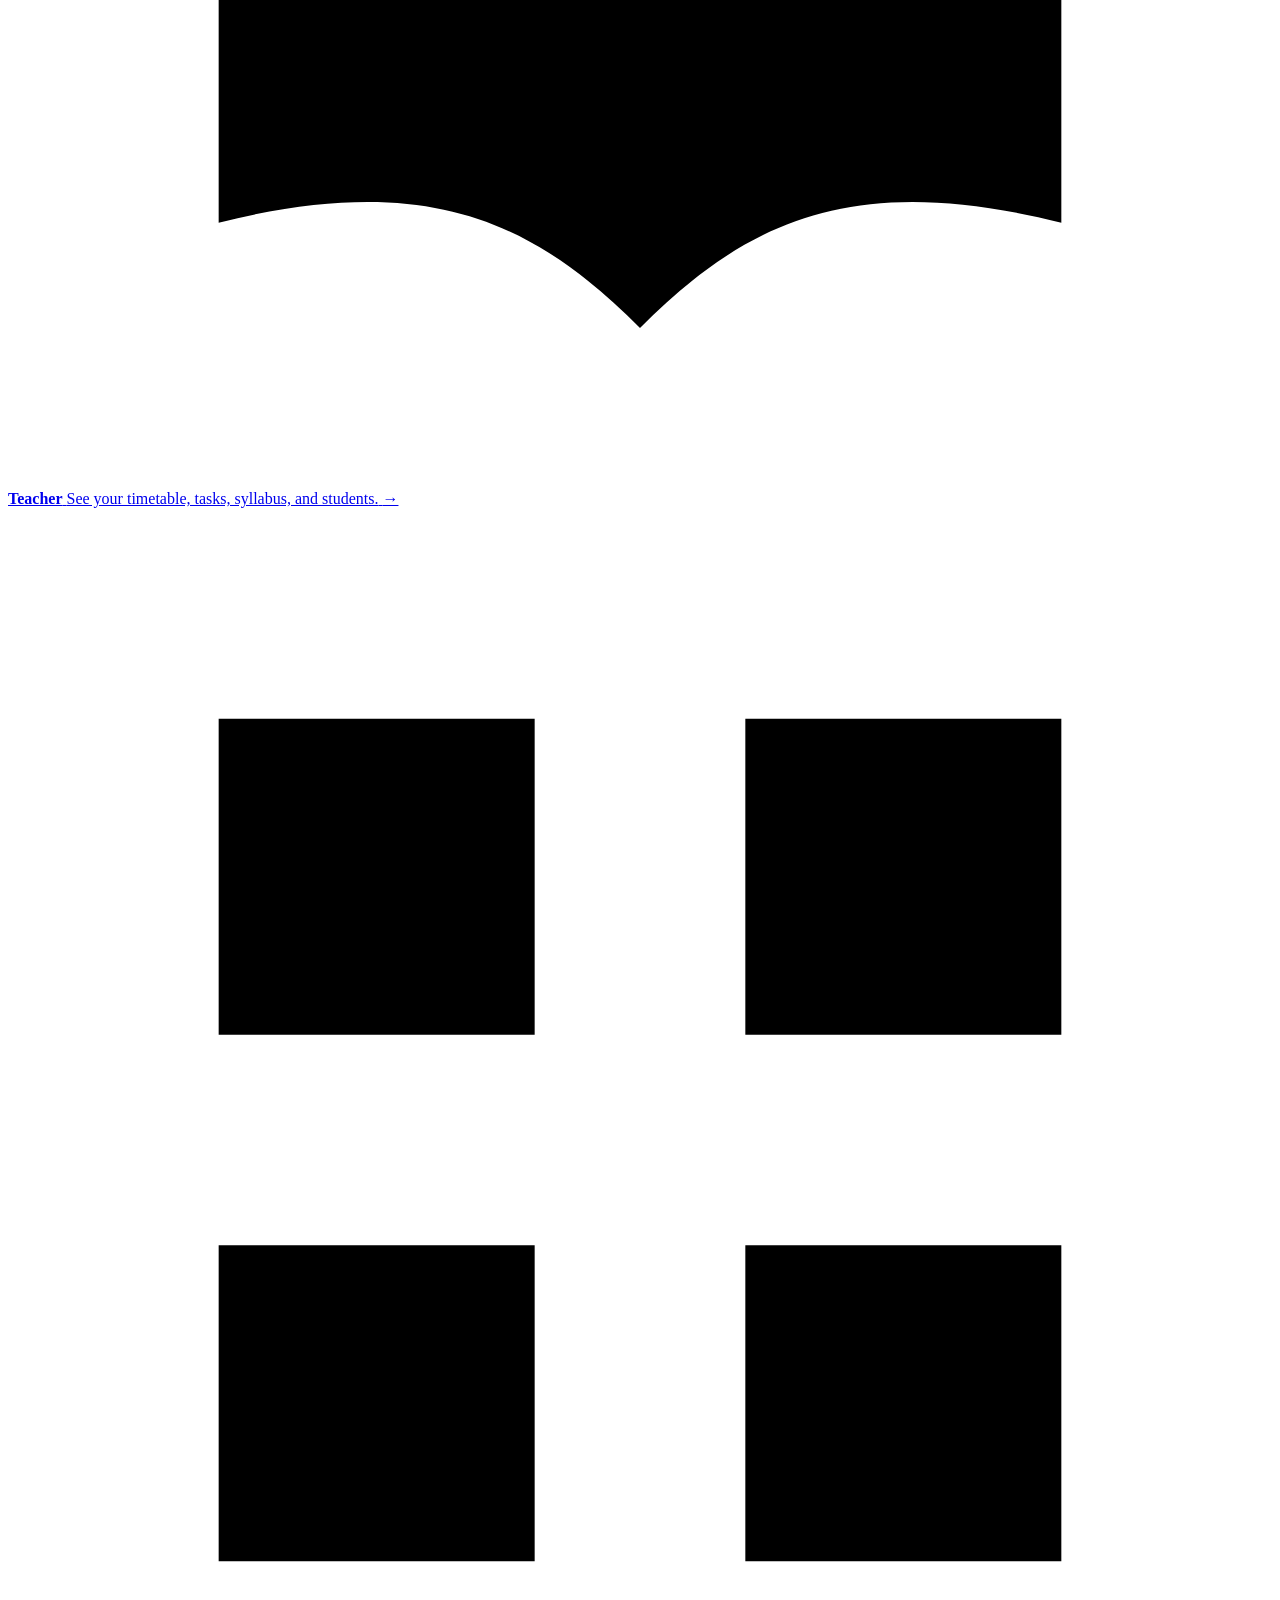
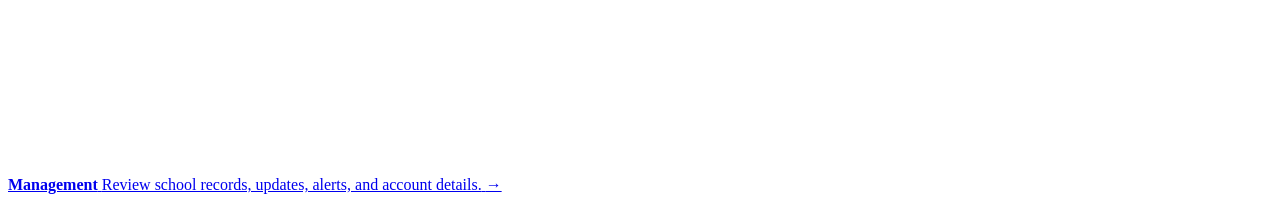
==== commit 0a5d70f4: "Merge origin/main and keep parent-teacher turn metadata on the newer workbook. Co-authored-by: Curso" ====
--- a/ui/index.html
+++ b/ui/index.html
@@ -48,7 +48,23 @@
         <span id="healthPill" class="pill">Connecting to your school…</span>
       </div>
     </div>
-    <img class="entry-vaani shizuka-photo" src="/voice-mascot-512.png" alt="Shizuka voice assistant">
+    <svg class="entry-vaani" viewBox="0 0 240 220" role="img" aria-label="Vaani, the friendly school assistant">
+      <g class="entry-vaani-float">
+        <path class="entry-vaani-body" d="M57 87c0-42 28-68 63-68s63 26 63 68v59c0 33-27 59-60 59h-6c-33 0-60-26-60-59V87Z"/>
+        <circle class="entry-vaani-face" cx="120" cy="106" r="56"/>
+        <path class="entry-vaani-antenna" d="M120 44V19M120 19l13-10"/>
+        <circle class="entry-vaani-light" cx="137" cy="8" r="8"/>
+        <g class="entry-vaani-eyes">
+          <ellipse cx="98" cy="101" rx="13" ry="16"/>
+          <ellipse cx="142" cy="101" rx="13" ry="16"/>
+          <circle cx="101" cy="100" r="4"/>
+          <circle cx="145" cy="100" r="4"/>
+        </g>
+        <path class="entry-vaani-smile" d="M104 132q16 16 32 0"/>
+        <path class="entry-vaani-headset" d="M72 104a48 48 0 0 1 96 0M67 103v28M173 103v28"/>
+        <path class="entry-vaani-pocket" d="M94 163h52v24H94zM112 169v11M106 175h12"/>
+      </g>
+    </svg>
   </section>
 
   <section class="role-grid" aria-label="Choose your role">
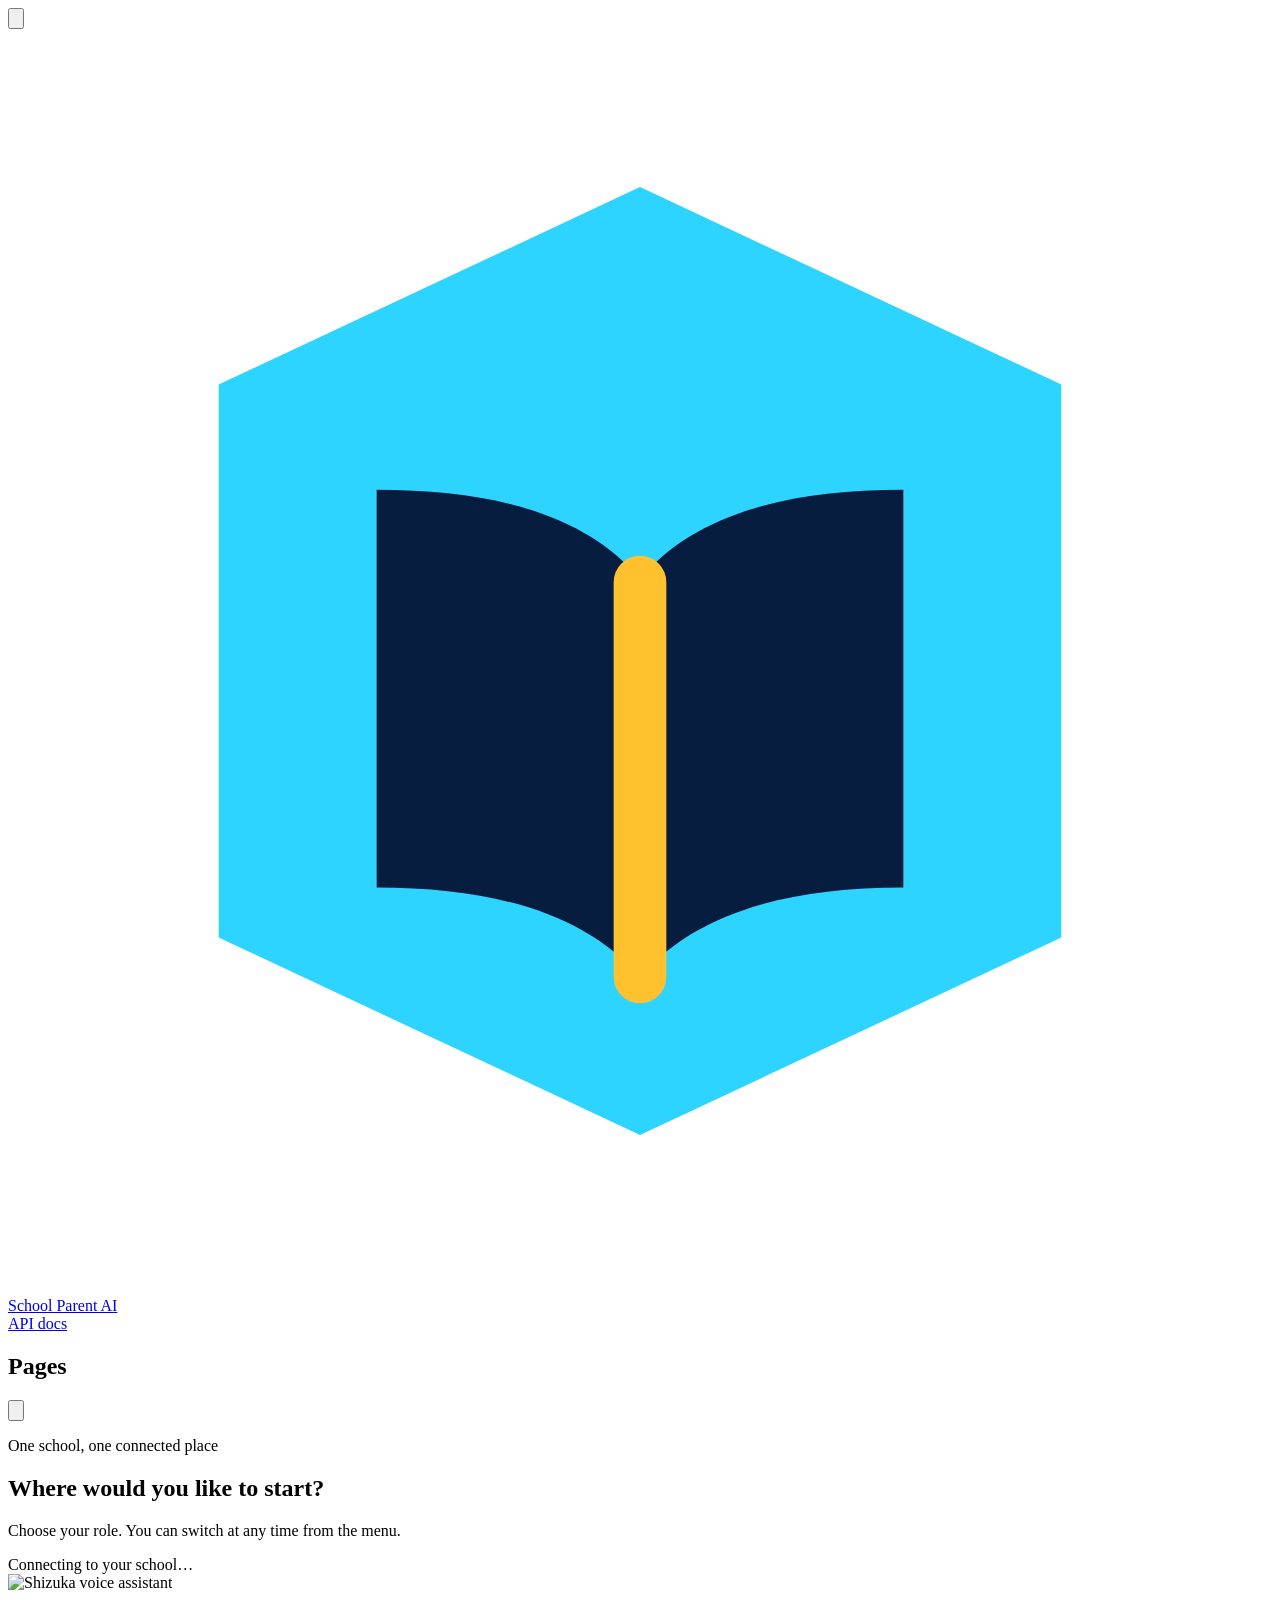
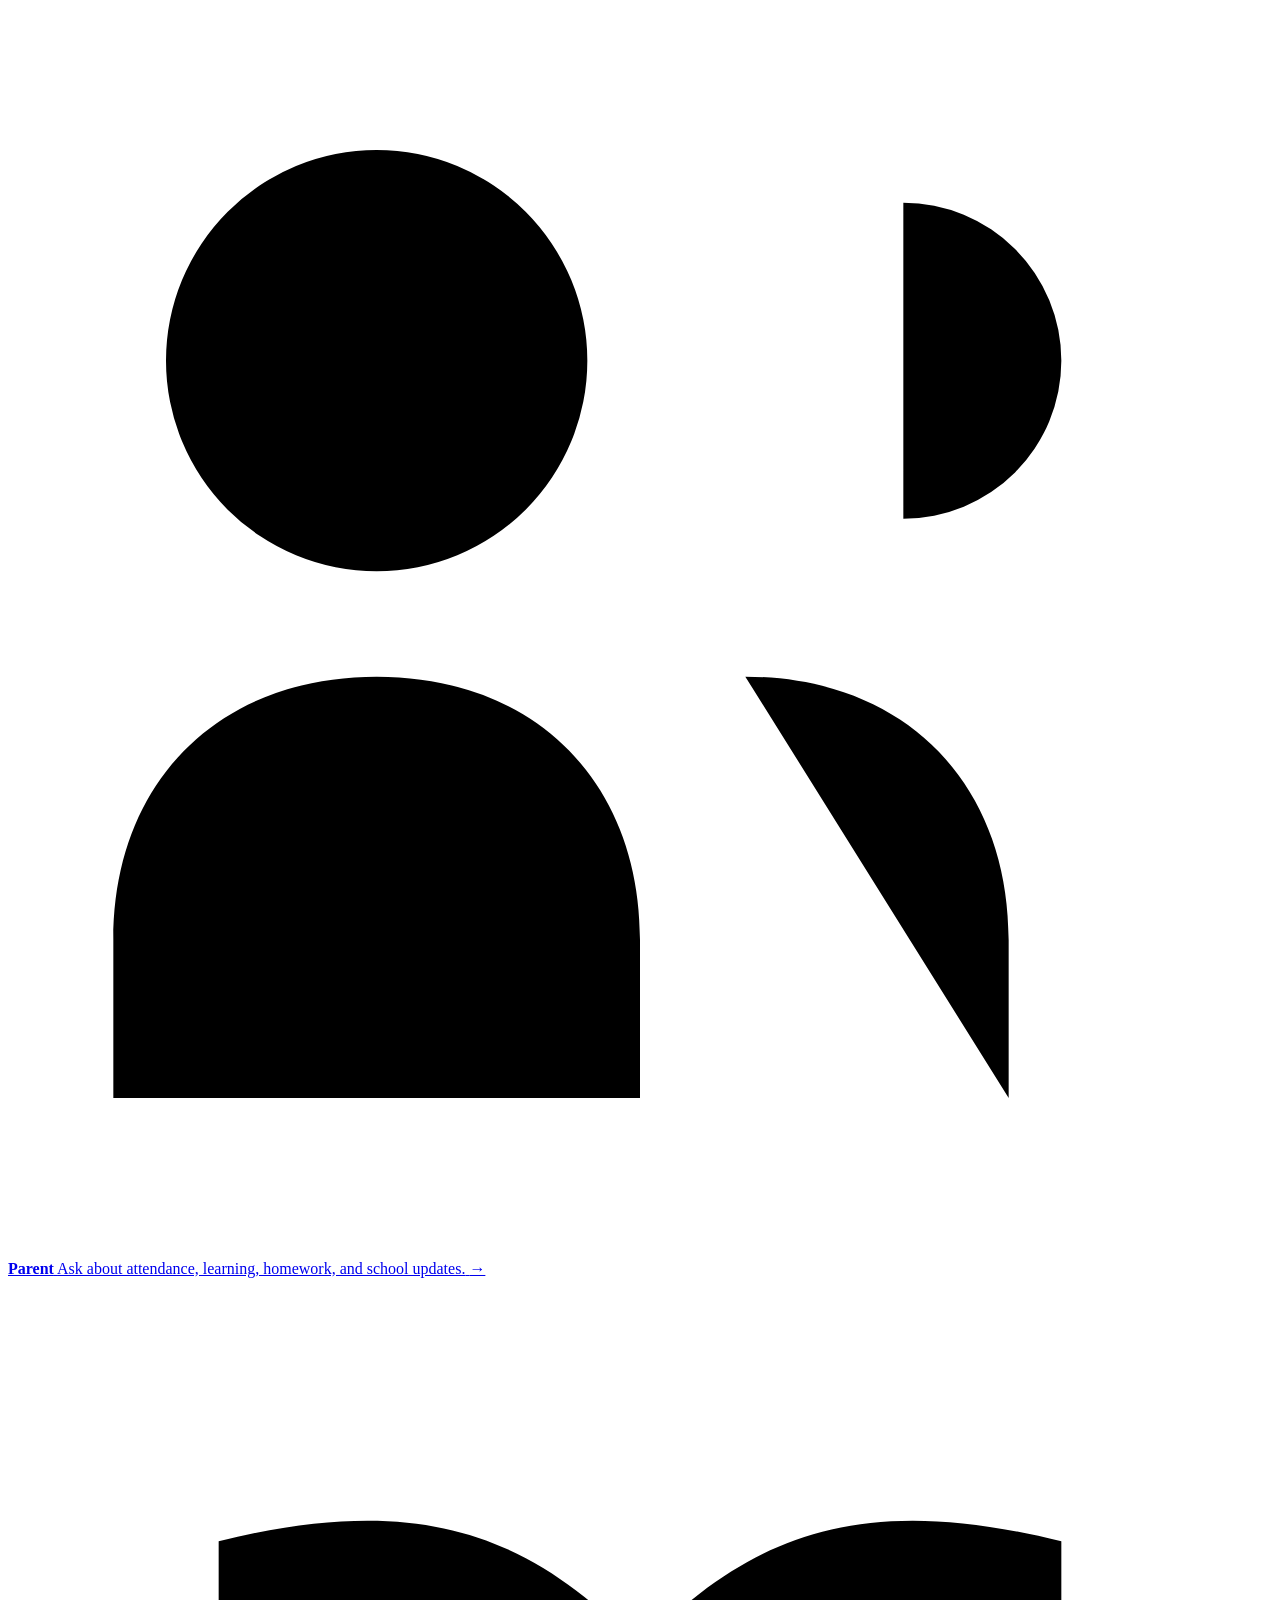
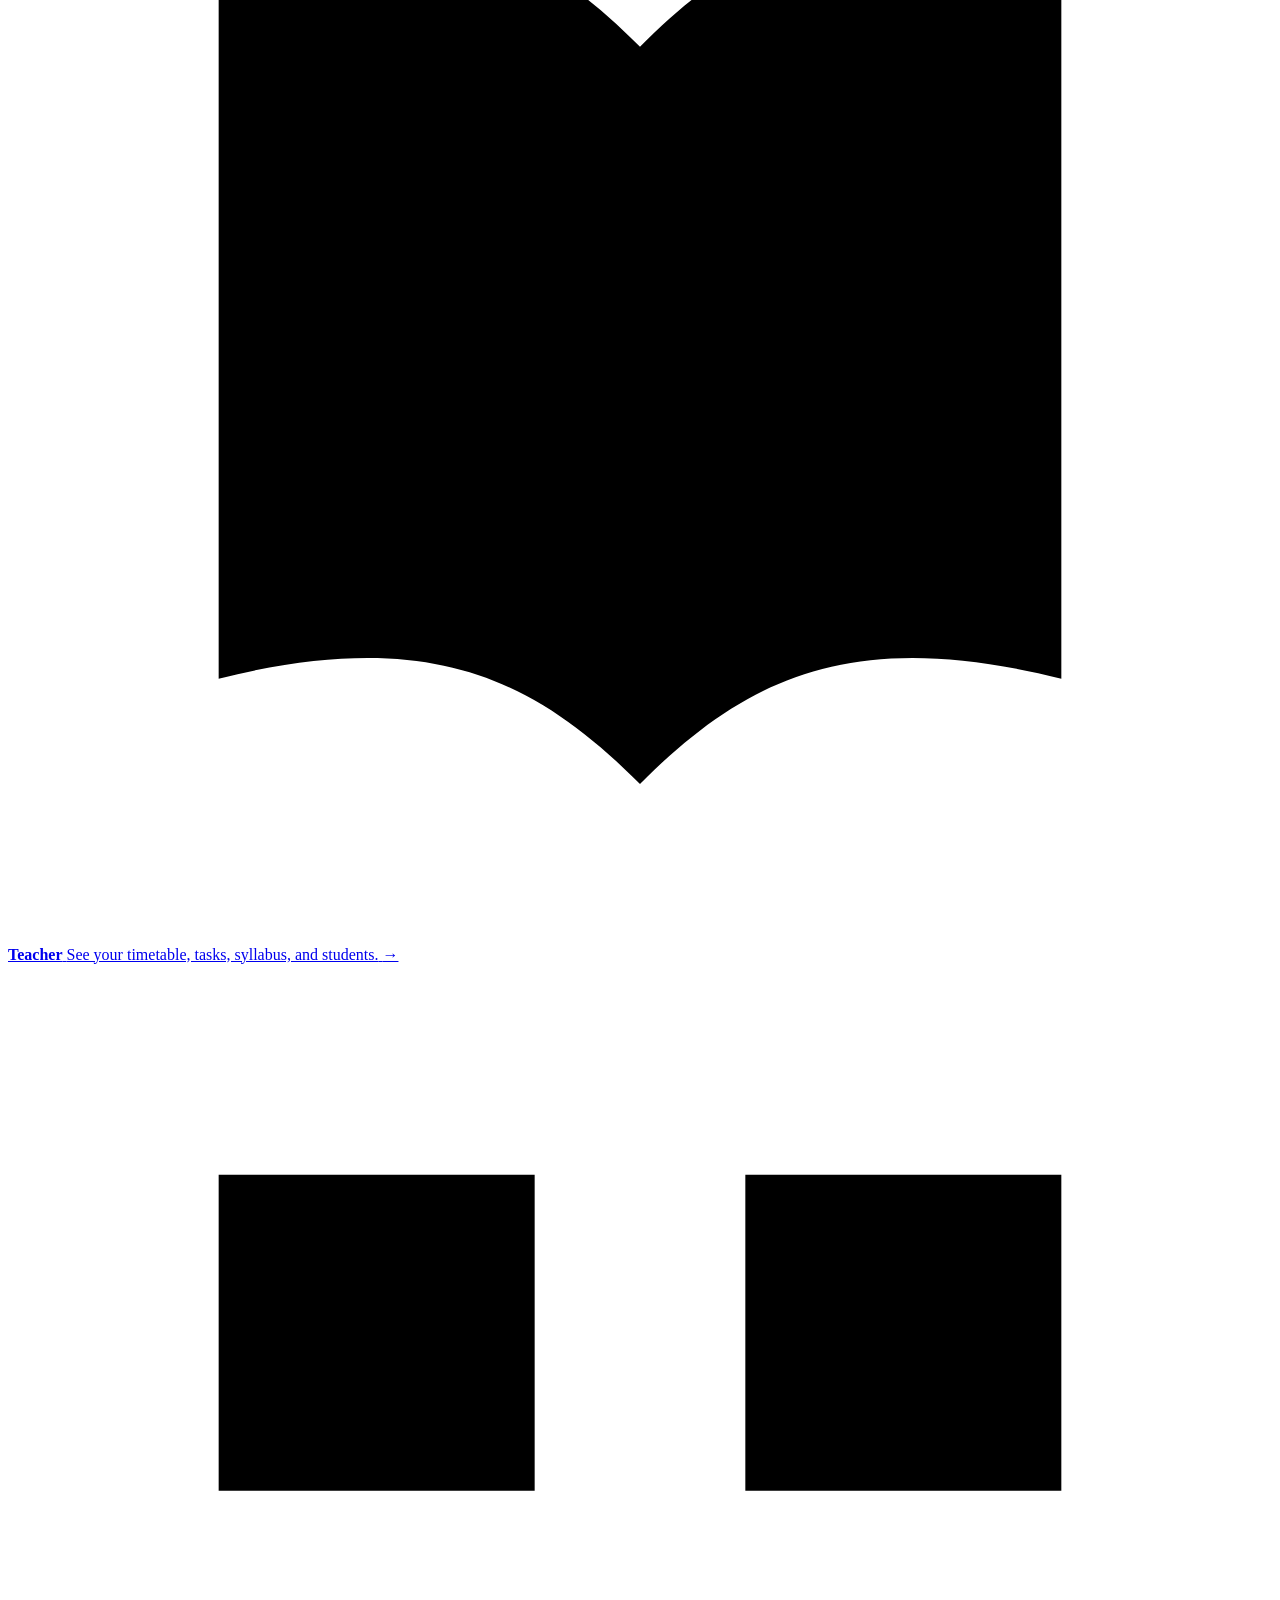
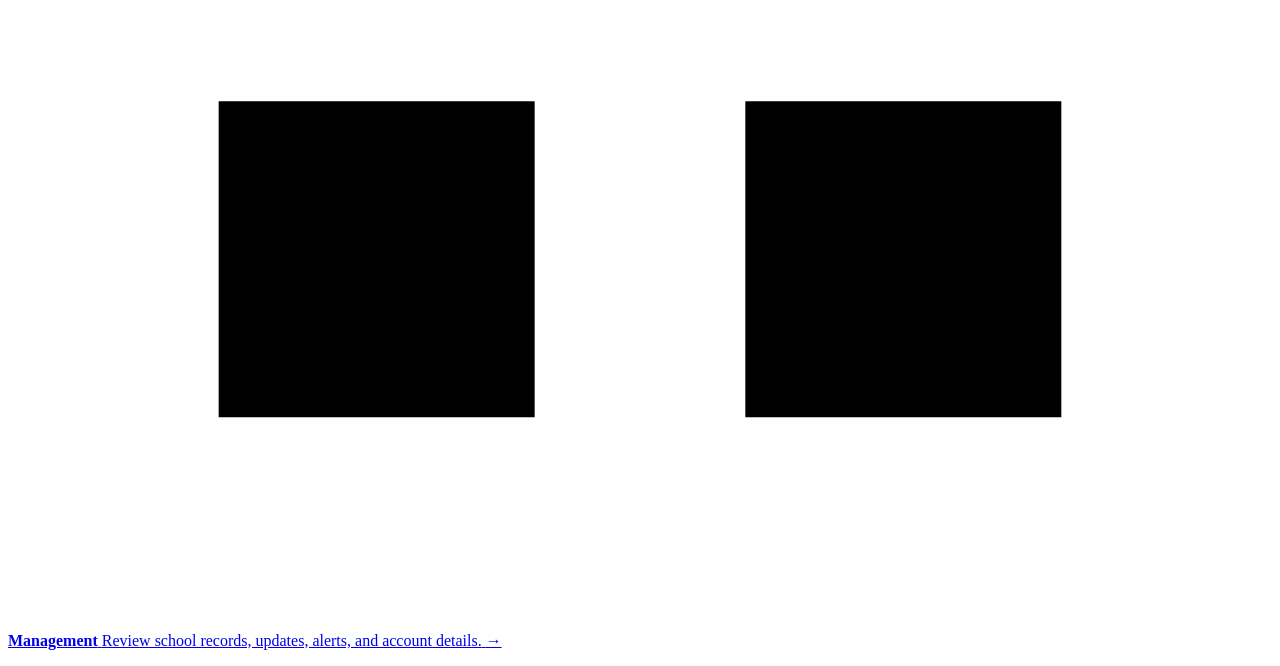
==== commit 87df10d5: "Merge pull request #88 from Anix-2006/feature/voice-latency-stability Feature/voice latency stabilit" ====
--- a/ui/index.html
+++ b/ui/index.html
@@ -48,23 +48,7 @@
         <span id="healthPill" class="pill">Connecting to your school…</span>
       </div>
     </div>
-    <svg class="entry-vaani" viewBox="0 0 240 220" role="img" aria-label="Vaani, the friendly school assistant">
-      <g class="entry-vaani-float">
-        <path class="entry-vaani-body" d="M57 87c0-42 28-68 63-68s63 26 63 68v59c0 33-27 59-60 59h-6c-33 0-60-26-60-59V87Z"/>
-        <circle class="entry-vaani-face" cx="120" cy="106" r="56"/>
-        <path class="entry-vaani-antenna" d="M120 44V19M120 19l13-10"/>
-        <circle class="entry-vaani-light" cx="137" cy="8" r="8"/>
-        <g class="entry-vaani-eyes">
-          <ellipse cx="98" cy="101" rx="13" ry="16"/>
-          <ellipse cx="142" cy="101" rx="13" ry="16"/>
-          <circle cx="101" cy="100" r="4"/>
-          <circle cx="145" cy="100" r="4"/>
-        </g>
-        <path class="entry-vaani-smile" d="M104 132q16 16 32 0"/>
-        <path class="entry-vaani-headset" d="M72 104a48 48 0 0 1 96 0M67 103v28M173 103v28"/>
-        <path class="entry-vaani-pocket" d="M94 163h52v24H94zM112 169v11M106 175h12"/>
-      </g>
-    </svg>
+    <img class="entry-vaani shizuka-photo" src="/voice-mascot-512.png" alt="Shizuka voice assistant">
   </section>
 
   <section class="role-grid" aria-label="Choose your role">
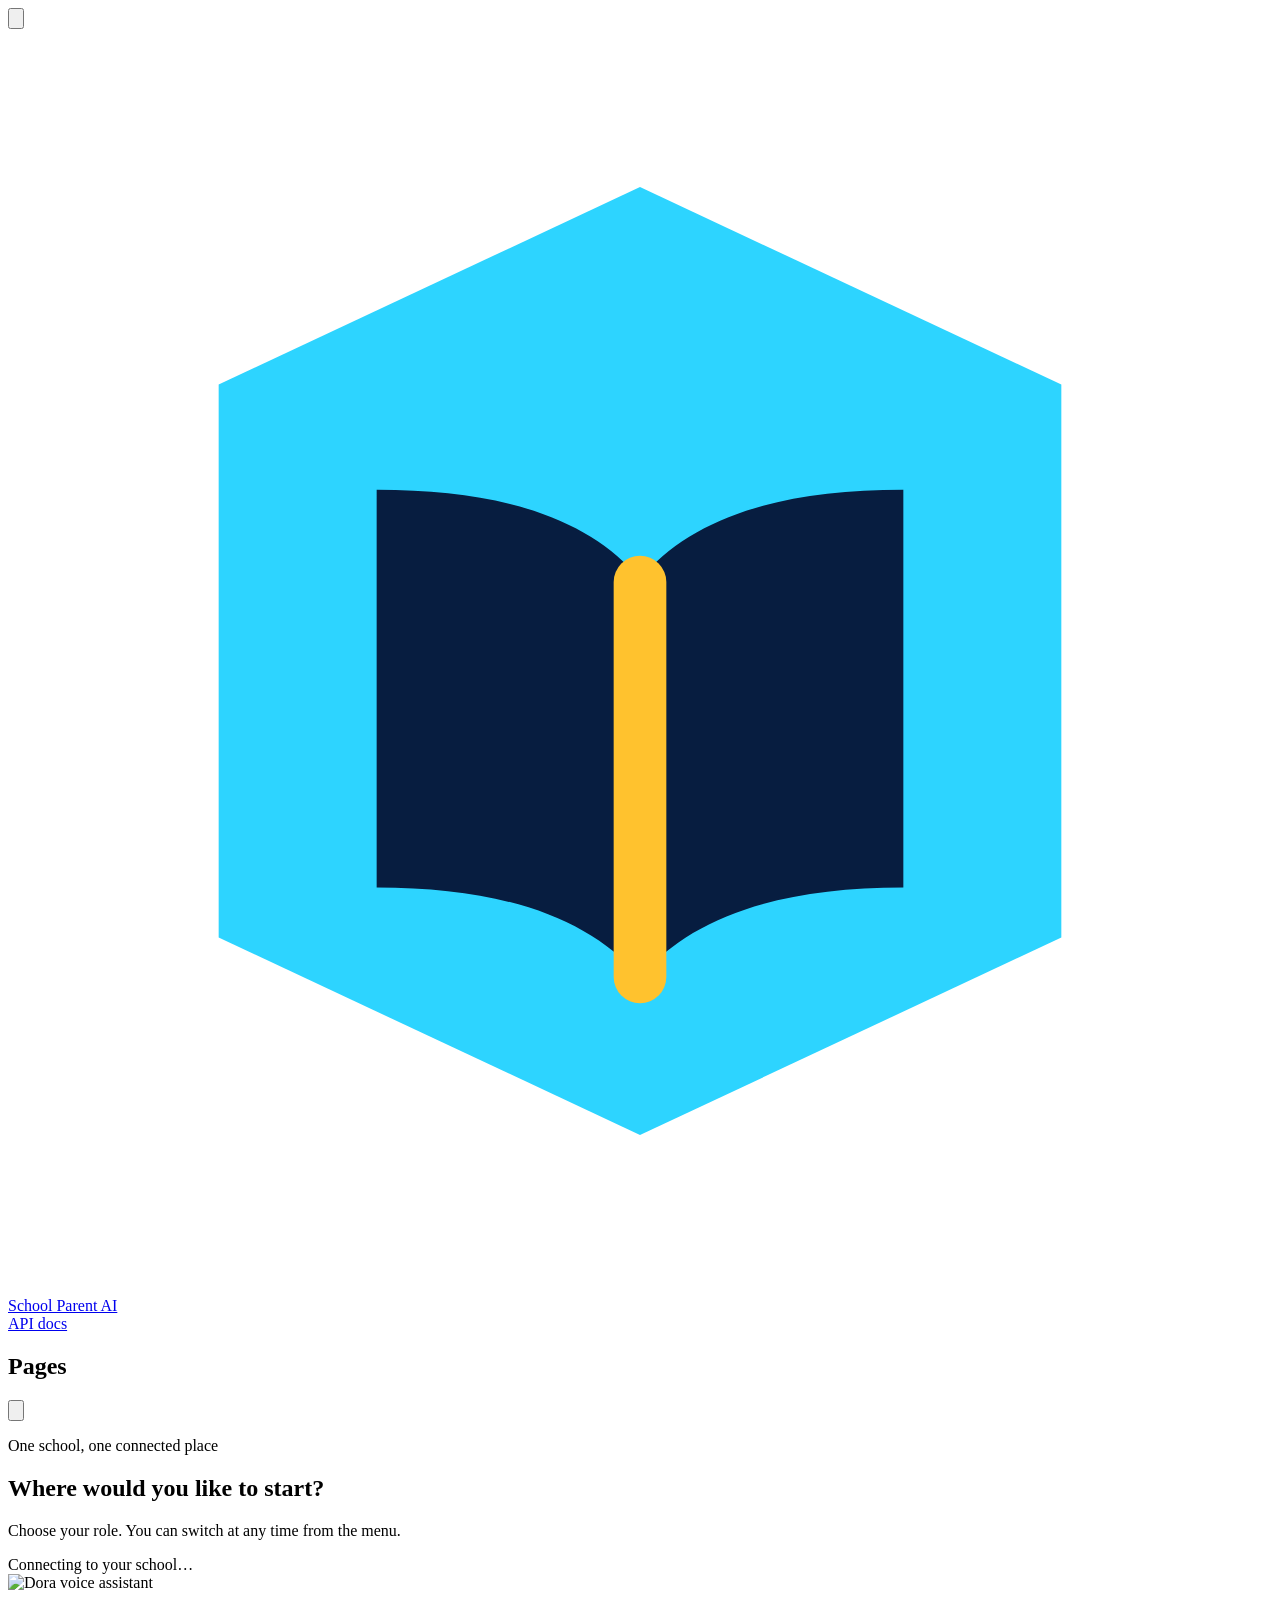
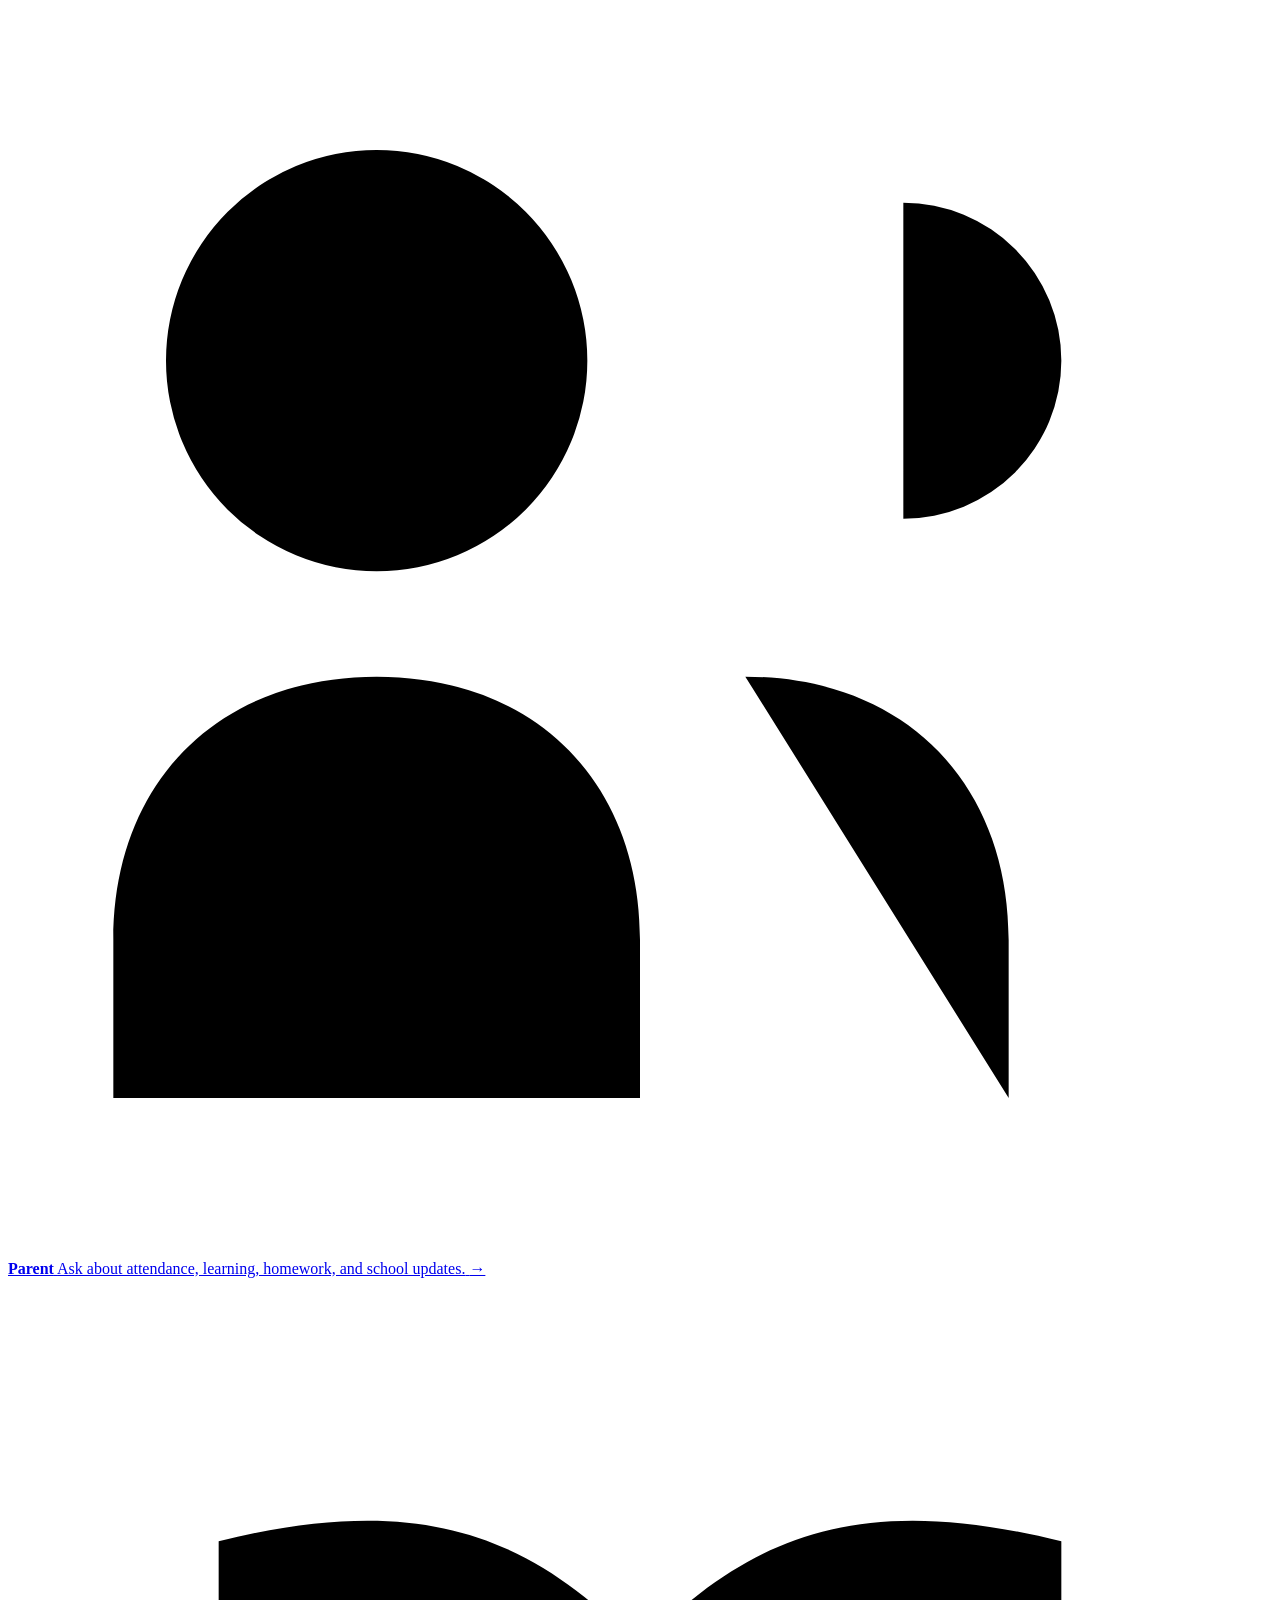
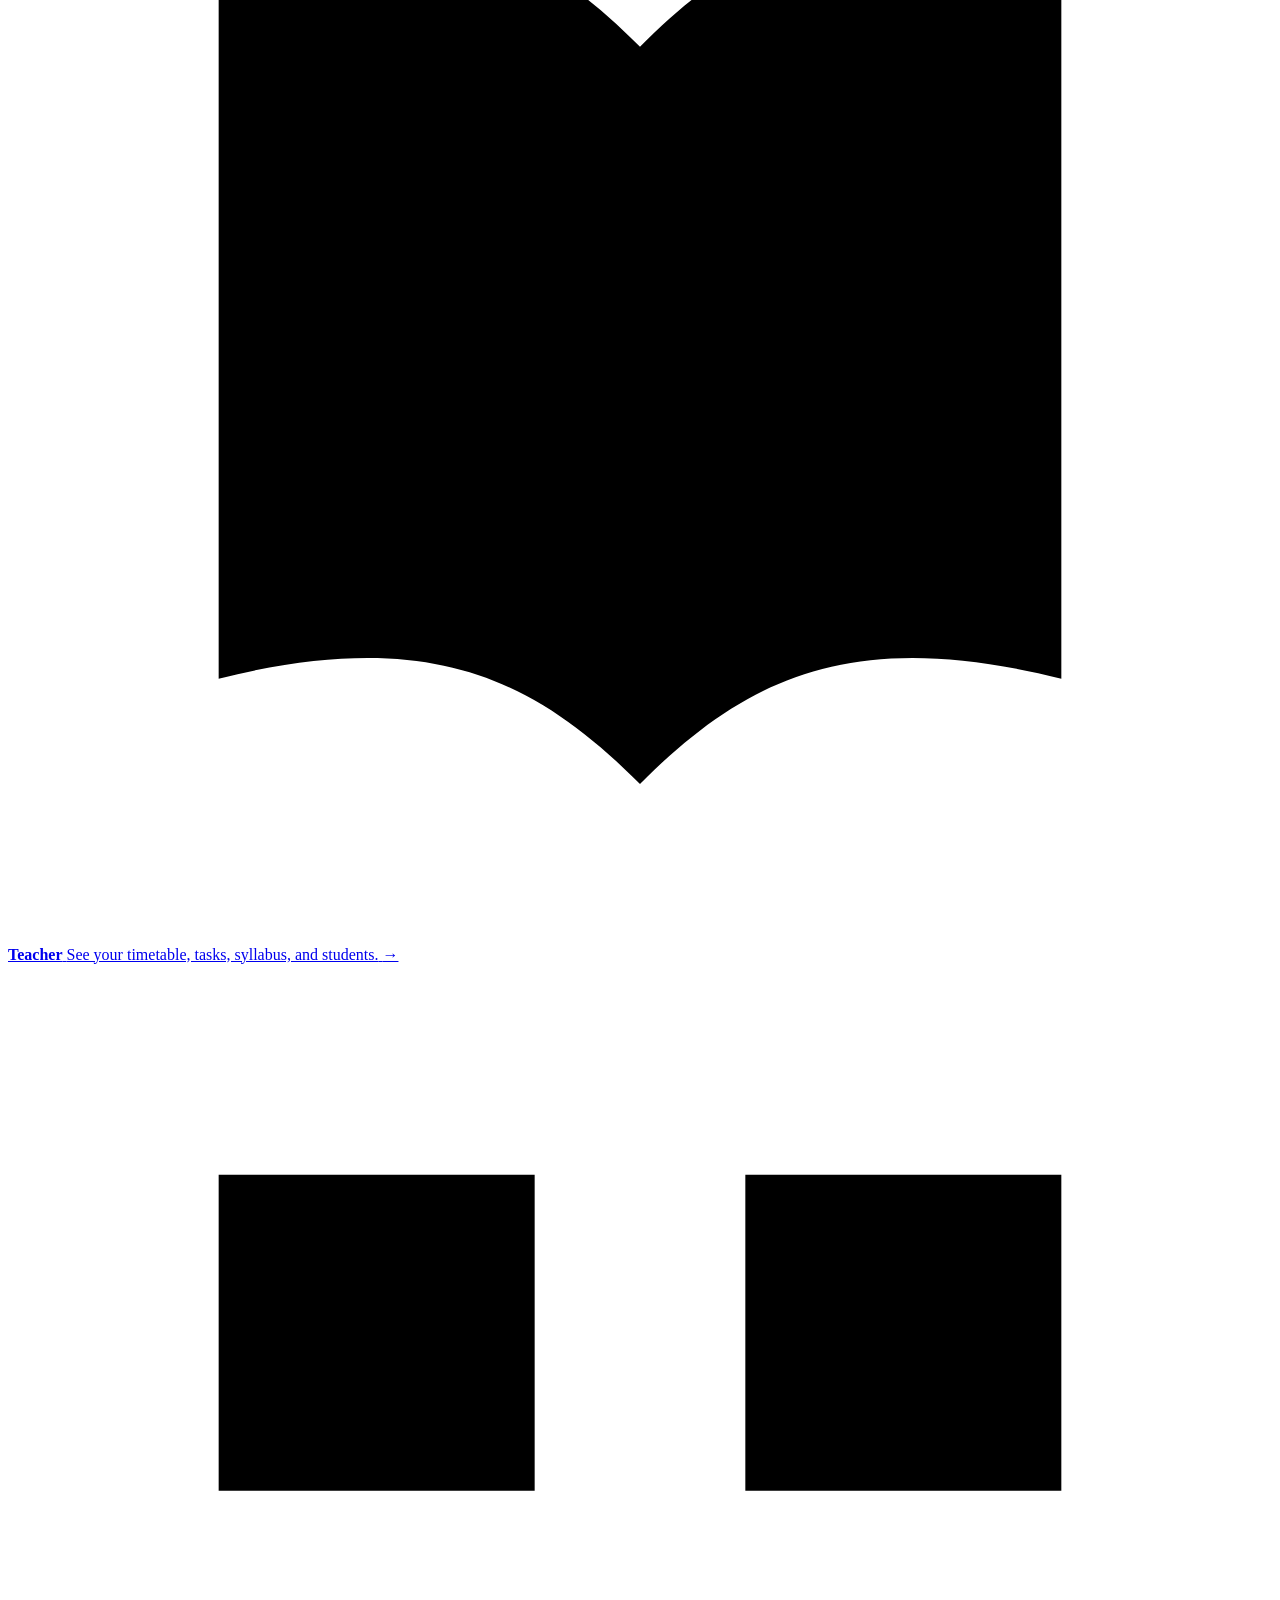
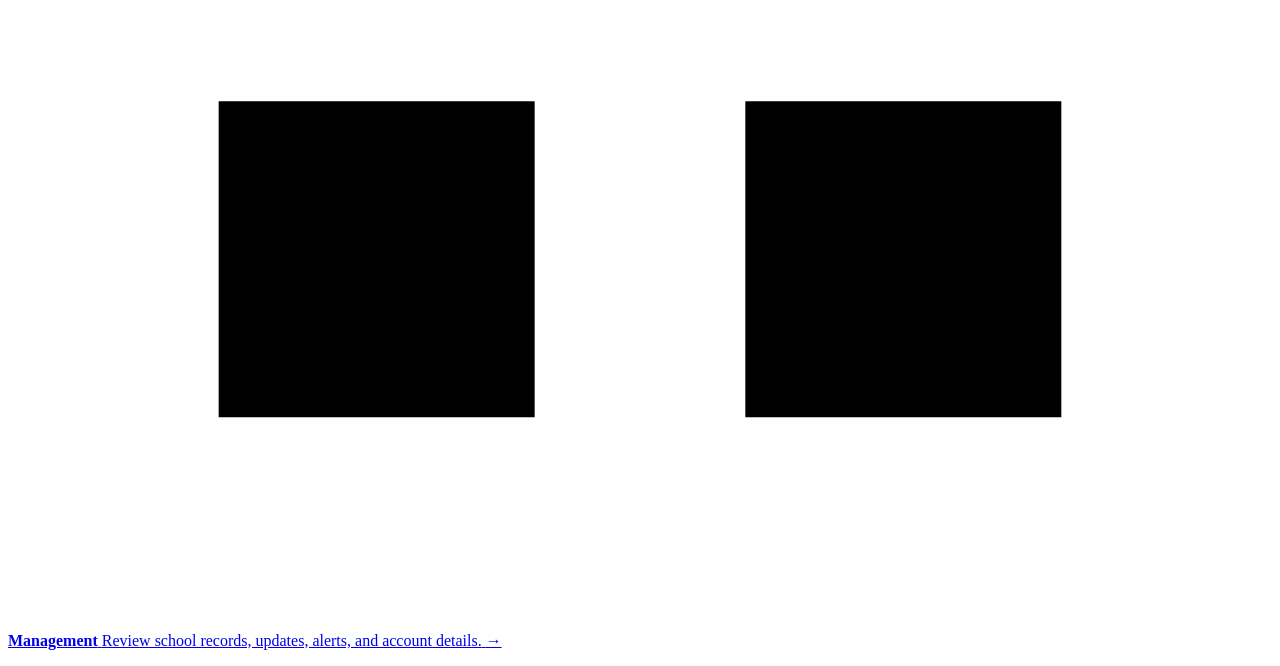
==== commit c9f9948b: "Rename voice assistant to Dora Co-authored-by: Cursor <cursoragent@cursor.com>" ====
--- a/ui/index.html
+++ b/ui/index.html
@@ -48,7 +48,7 @@
         <span id="healthPill" class="pill">Connecting to your school…</span>
       </div>
     </div>
-    <img class="entry-vaani shizuka-photo" src="/voice-mascot-512.png" alt="Shizuka voice assistant">
+    <img class="entry-vaani shizuka-photo" src="/voice-mascot-512.png" alt="Dora voice assistant">
   </section>
 
   <section class="role-grid" aria-label="Choose your role">
